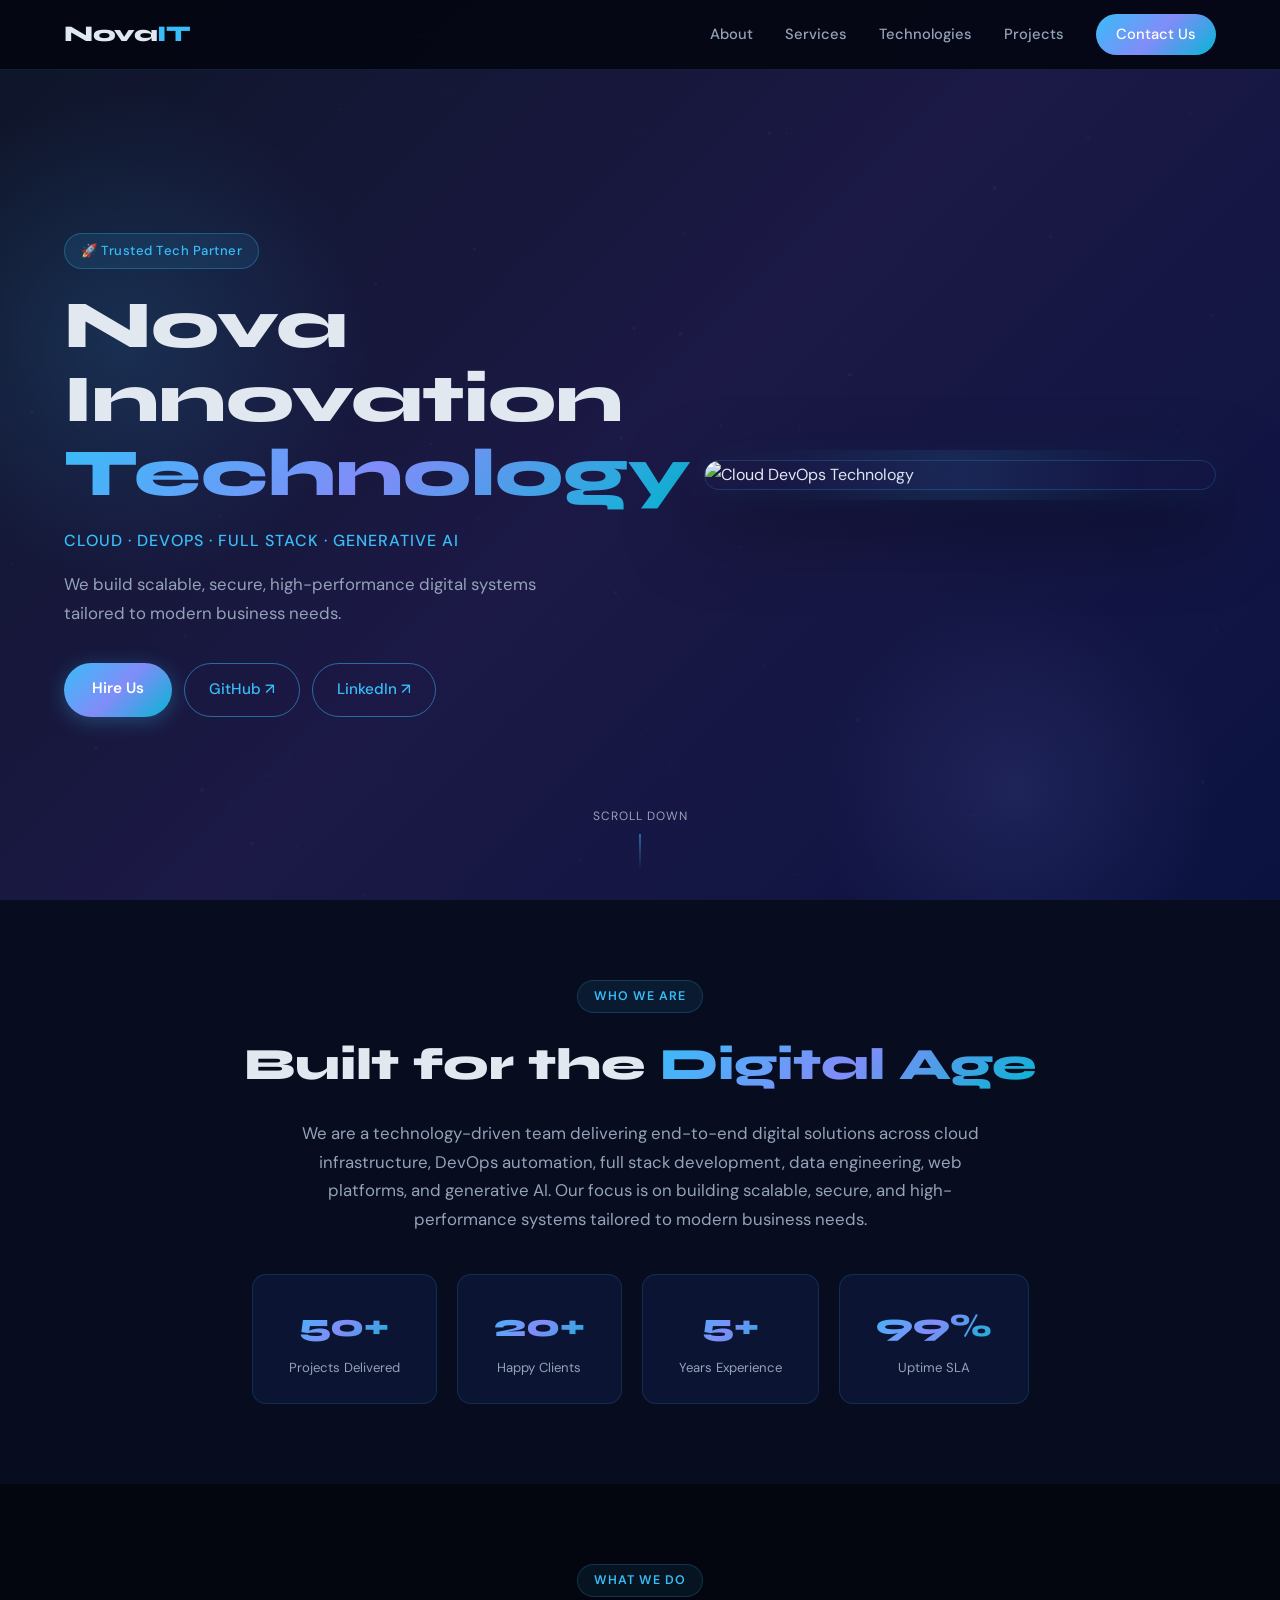
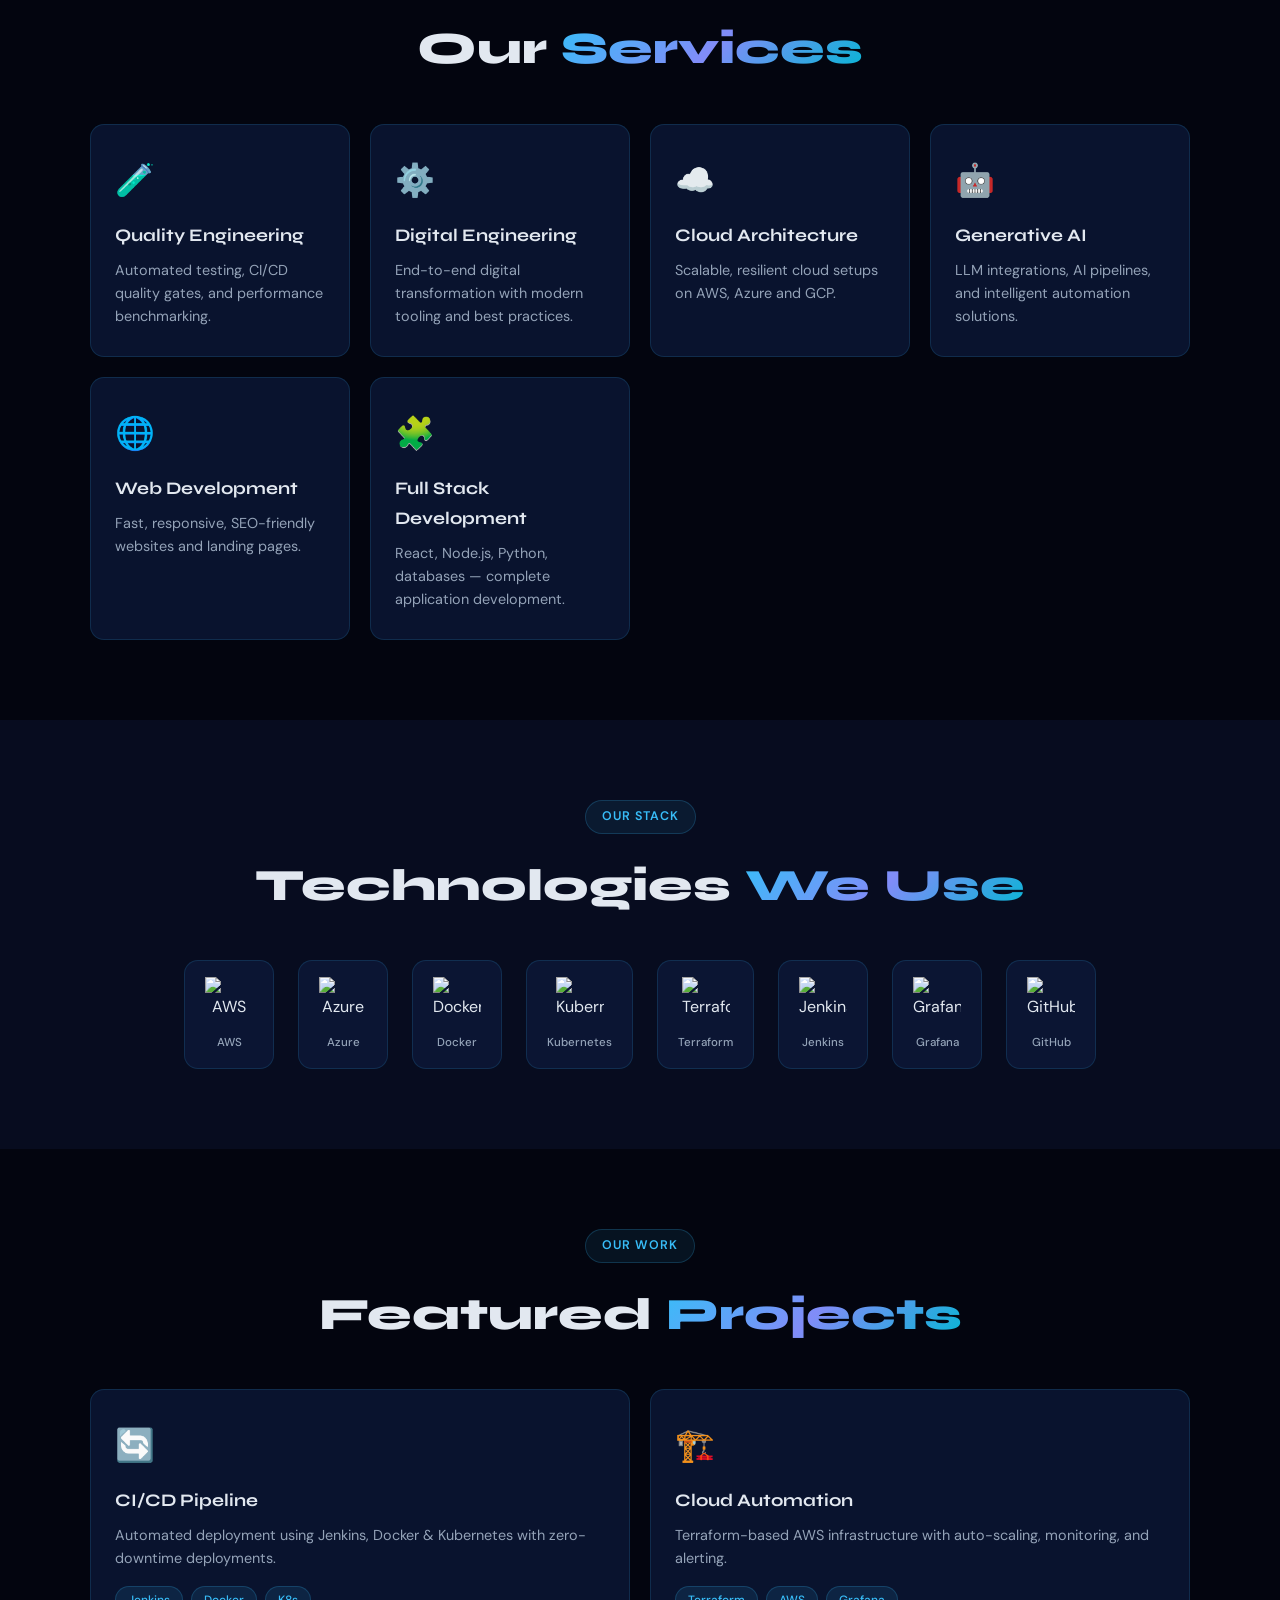
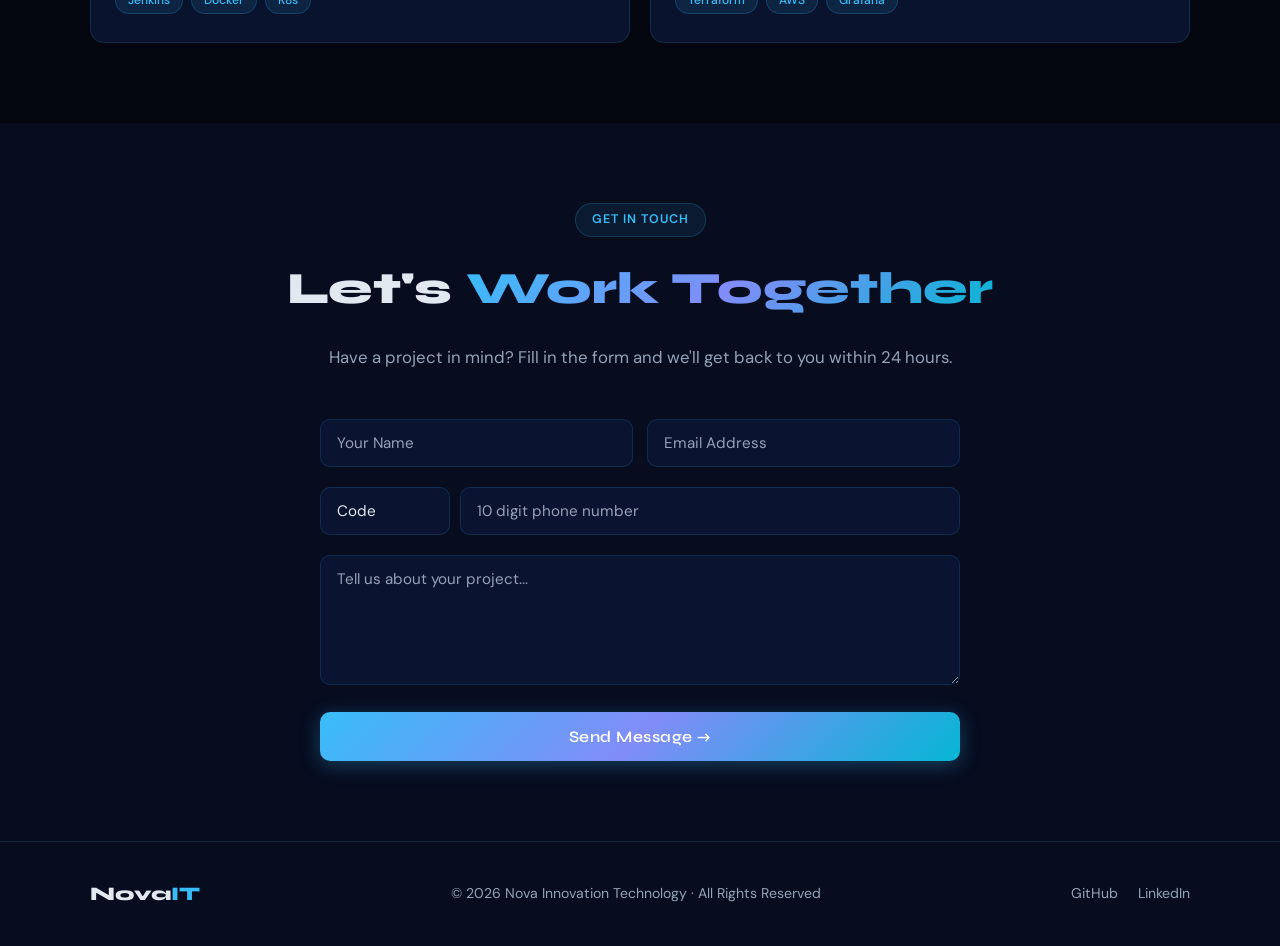
==== index.html @ 3cf1a64c "Update index.html" ====
<!DOCTYPE html>
<html lang="en">
<head>
  <meta charset="UTF-8">
  <meta name="viewport" content="width=device-width, initial-scale=1.0">
  <title>Nova Innovation Technology | DevOps & Cloud Solutions</title>
  <link rel="stylesheet" href="style.css">
  <link href="https://fonts.googleapis.com/css2?family=Syne:wght@400;700;800&family=DM+Sans:wght@300;400;500&display=swap" rel="stylesheet">
  <!-- EmailJS -->
  <script src="https://cdn.jsdelivr.net/npm/@emailjs/browser@4/dist/email.min.js"></script>
  <script>emailjs.init('YOUR_PUBLIC_KEY');</script>
</head>
<body>

<canvas id="bg"></canvas>

<!-- NAVBAR -->
<nav id="navbar">
  <div class="nav-logo">Nova<span>IT</span></div>
  <button class="nav-toggle" id="navToggle" aria-label="Toggle menu">
    <span></span><span></span><span></span>
  </button>
  <div class="nav-links" id="navLinks">
    <a href="#about">About</a>
    <a href="#services">Services</a>
    <a href="#tech">Technologies</a>
    <a href="#projects">Projects</a>
    <a href="#contact" class="nav-cta">Contact Us</a>
  </div>
</nav>

<!-- HERO -->
<header class="hero">
  <div class="hero-bg-image"></div>
  <div class="hero-overlay"></div>
  <div class="hero-content">
    <div class="hero-badge">🚀 Trusted Tech Partner</div>
    <h1>Nova Innovation<br><span class="gradient-text">Technology</span></h1>
    <p class="hero-sub">Cloud · DevOps · Full Stack · Generative AI</p>
    <p class="hero-desc">We build scalable, secure, high-performance digital systems tailored to modern business needs.</p>
    <div class="cta">
      <a href="#contact" class="btn">Hire Us</a>
      <a href="https://github.com/your-username" target="_blank" class="btn-outline">GitHub ↗</a>
      <a href="https://linkedin.com" target="_blank" class="btn-outline">LinkedIn ↗</a>
    </div>
  </div>
  <div class="hero-image-wrap">
    <img src="https://images.unsplash.com/photo-1667372393119-3d4c48d07fc9?w=700&q=80&auto=format&fit=crop" alt="Cloud DevOps Technology" class="hero-img" />
    <div class="hero-img-glow"></div>
  </div>
  <div class="hero-scroll">
    <span>Scroll Down</span>
    <div class="scroll-line"></div>
  </div>
</header>

<!-- ABOUT -->
<section id="about">
  <div class="section-inner">
    <div class="section-tag">Who We Are</div>
    <h2>Built for the <span class="gradient-text">Digital Age</span></h2>
    <p class="about-text">
      We are a technology-driven team delivering end-to-end digital solutions across cloud infrastructure, DevOps automation, full stack development, data engineering, web platforms, and generative AI. Our focus is on building scalable, secure, and high-performance systems tailored to modern business needs.
    </p>
    <div class="stats-row">
      <div class="stat"><strong>50+</strong><span>Projects Delivered</span></div>
      <div class="stat"><strong>20+</strong><span>Happy Clients</span></div>
      <div class="stat"><strong>5+</strong><span>Years Experience</span></div>
      <div class="stat"><strong>99%</strong><span>Uptime SLA</span></div>
    </div>
  </div>
</section>

<!-- SERVICES -->
<section id="services">
  <div class="section-inner">
    <div class="section-tag">What We Do</div>
    <h2>Our <span class="gradient-text">Services</span></h2>
    <div class="grid">
      <div class="card">
        <div class="card-icon">🧪</div>
        <h3>Quality Engineering</h3>
        <p>Automated testing, CI/CD quality gates, and performance benchmarking.</p>
      </div>
      <div class="card">
        <div class="card-icon">⚙️</div>
        <h3>Digital Engineering</h3>
        <p>End-to-end digital transformation with modern tooling and best practices.</p>
      </div>
      <div class="card">
        <div class="card-icon">☁️</div>
        <h3>Cloud Architecture</h3>
        <p>Scalable, resilient cloud setups on AWS, Azure and GCP.</p>
      </div>
      <div class="card">
        <div class="card-icon">🤖</div>
        <h3>Generative AI</h3>
        <p>LLM integrations, AI pipelines, and intelligent automation solutions.</p>
      </div>
      <div class="card">
        <div class="card-icon">🌐</div>
        <h3>Web Development</h3>
        <p>Fast, responsive, SEO-friendly websites and landing pages.</p>
      </div>
      <div class="card">
        <div class="card-icon">🧩</div>
        <h3>Full Stack Development</h3>
        <p>React, Node.js, Python, databases — complete application development.</p>
      </div>
    </div>
  </div>
</section>

<!-- TECH STACK -->
<section id="tech">
  <div class="section-inner">
    <div class="section-tag">Our Stack</div>
    <h2>Technologies <span class="gradient-text">We Use</span></h2>
    <div class="tech-icons">
      <div class="tech-item"><img src="https://skillicons.dev/icons?i=aws" alt="AWS"/><span>AWS</span></div>
      <div class="tech-item"><img src="https://skillicons.dev/icons?i=azure" alt="Azure"/><span>Azure</span></div>
      <div class="tech-item"><img src="https://skillicons.dev/icons?i=docker" alt="Docker"/><span>Docker</span></div>
      <div class="tech-item"><img src="https://skillicons.dev/icons?i=kubernetes" alt="Kubernetes"/><span>Kubernetes</span></div>
      <div class="tech-item"><img src="https://skillicons.dev/icons?i=terraform" alt="Terraform"/><span>Terraform</span></div>
      <div class="tech-item"><img src="https://skillicons.dev/icons?i=jenkins" alt="Jenkins"/><span>Jenkins</span></div>
      <div class="tech-item"><img src="https://skillicons.dev/icons?i=grafana" alt="Grafana"/><span>Grafana</span></div>
      <div class="tech-item"><img src="https://skillicons.dev/icons?i=github" alt="GitHub"/><span>GitHub</span></div>
    </div>
  </div>
</section>

<!-- PROJECTS -->
<section id="projects">
  <div class="section-inner">
    <div class="section-tag">Our Work</div>
    <h2>Featured <span class="gradient-text">Projects</span></h2>
    <div class="grid">
      <div class="card project-card">
        <div class="card-icon">🔄</div>
        <h3>CI/CD Pipeline</h3>
        <p>Automated deployment using Jenkins, Docker & Kubernetes with zero-downtime deployments.</p>
        <div class="card-tags"><span>Jenkins</span><span>Docker</span><span>K8s</span></div>
      </div>
      <div class="card project-card">
        <div class="card-icon">🏗️</div>
        <h3>Cloud Automation</h3>
        <p>Terraform-based AWS infrastructure with auto-scaling, monitoring, and alerting.</p>
        <div class="card-tags"><span>Terraform</span><span>AWS</span><span>Grafana</span></div>
      </div>
    </div>
  </div>
</section>

<!-- CONTACT -->
<section id="contact">
  <div class="section-inner">
    <div class="section-tag">Get In Touch</div>
    <h2>Let's <span class="gradient-text">Work Together</span></h2>
    <p class="about-text">Have a project in mind? Fill in the form and we'll get back to you within 24 hours.</p>
    <form class="contact-form" id="contactForm">
      <div class="form-row">
        <input type="text" name="from_name" placeholder="Your Name" required>
        <input type="email" name="from_email" placeholder="Email Address" required>
      </div>
      <div class="phone-field">
        <select id="countryCode" name="country_code">
          <option value="">Code</option>
          <option value="+91">+91 India</option>
          <option value="+1">+1 USA</option>
          <option value="+44">+44 UK</option>
        </select>
        <input type="tel" id="phone" name="phone" placeholder="10 digit phone number" maxlength="10"
          pattern="[0-9]{10}" oninput="this.value=this.value.replace(/[^0-9]/g,'')" required>
      </div>
      <textarea name="message" placeholder="Tell us about your project..." rows="5" required></textarea>
      <button type="submit" class="btn submit-btn">Send Message →</button>
    </form>
  </div>
</section>

<footer>
  <div class="footer-inner">
    <div class="footer-logo">Nova<span>IT</span></div>
    <p>© 2026 Nova Innovation Technology · All Rights Reserved</p>
    <div class="footer-links">
      <a href="https://github.com/your-username" target="_blank">GitHub</a>
      <a href="https://linkedin.com" target="_blank">LinkedIn</a>
    </div>
  </div>
</footer>

<script src="script.js"></script>
</body>
</html>
---- style.css ----
/* ===== CSS VARIABLES ===== */
:root {
  --bg: #03050f;
  --bg2: #070d1f;
  --bg3: #0d1530;
  --primary: #38bdf8;
  --primary2: #818cf8;
  --accent: #06b6d4;
  --neon: #00f5d4;
  --text: #e2e8f0;
  --text-muted: #94a3b8;
  --card-bg: rgba(14, 26, 60, 0.7);
  --border: rgba(56, 189, 248, 0.15);
  --gradient: linear-gradient(135deg, #38bdf8, #818cf8, #06b6d4);
  --hero-gradient: linear-gradient(135deg, #0f172a 0%, #1e1b4b 50%, #0c1445 100%);
  --radius: 14px;
  --nav-h: 70px;
}

/* ===== RESET & BASE ===== */
*, *::before, *::after { box-sizing: border-box; margin: 0; padding: 0; }

html { scroll-behavior: smooth; }

body {
  font-family: 'DM Sans', sans-serif;
  background: var(--bg);
  color: var(--text);
  overflow-x: hidden;
  line-height: 1.7;
}

h1, h2, h3 { font-family: 'Syne', sans-serif; }

/* ===== CANVAS ===== */
canvas {
  position: fixed;
  top: 0; left: 0;
  z-index: 0;
  pointer-events: none;
}

/* ===== GRADIENT TEXT ===== */
.gradient-text {
  background: var(--gradient);
  -webkit-background-clip: text;
  -webkit-text-fill-color: transparent;
  background-clip: text;
}

/* ===========================
   NAVBAR
=========================== */
nav#navbar {
  position: fixed;
  top: 0; left: 0; right: 0;
  z-index: 1000;
  height: var(--nav-h);
  display: flex;
  align-items: center;
  justify-content: space-between;
  padding: 0 5vw;
  background: rgba(3, 5, 15, 0.85);
  backdrop-filter: blur(16px);
  border-bottom: 1px solid var(--border);
  transition: background 0.3s;
}

.nav-logo {
  font-family: 'Syne', sans-serif;
  font-weight: 800;
  font-size: 1.4rem;
  color: var(--text);
  letter-spacing: -0.5px;
}
.nav-logo span { color: var(--primary); }

.nav-links {
  display: flex;
  align-items: center;
  gap: 2rem;
}
.nav-links a {
  color: var(--text-muted);
  text-decoration: none;
  font-size: 0.92rem;
  font-weight: 500;
  transition: color 0.2s;
}
.nav-links a:hover { color: var(--primary); }

.nav-cta {
  background: var(--gradient);
  color: #fff !important;
  padding: 8px 20px;
  border-radius: 50px;
  font-weight: 500 !important;
  transition: opacity 0.2s !important;
}
.nav-cta:hover { opacity: 0.85; }

/* Hamburger */
.nav-toggle {
  display: none;
  flex-direction: column;
  gap: 5px;
  background: none;
  border: none;
  cursor: pointer;
  padding: 4px;
  z-index: 1100;
}
.nav-toggle span {
  display: block;
  width: 24px;
  height: 2px;
  background: var(--text);
  border-radius: 2px;
  transition: all 0.3s;
}

/* ===========================
   HERO
=========================== */
.hero {
  position: relative;
  min-height: 100vh;
  display: flex;
  align-items: center;
  padding: calc(var(--nav-h) + 40px) 5vw 60px;
  gap: 40px;
  overflow: hidden;
  z-index: 1;
}

.hero-bg-image {
  position: absolute;
  inset: 0;
  background: 
    url('https://images.unsplash.com/photo-1451187580459-43490279c0fa?w=1400&q=60&auto=format&fit=crop') center/cover no-repeat;
  z-index: 0;
  opacity: 0.08;
}

.hero-overlay {
  position: absolute;
  inset: 0;
  background: var(--hero-gradient);
  z-index: 1;
  opacity: 0.92;
}

/* radial glow */
.hero::before {
  content: '';
  position: absolute;
  top: 10%;
  left: -10%;
  width: 500px;
  height: 500px;
  background: radial-gradient(circle, rgba(56,189,248,0.15) 0%, transparent 70%);
  z-index: 2;
  pointer-events: none;
}
.hero::after {
  content: '';
  position: absolute;
  bottom: -10%;
  right: 5%;
  width: 400px;
  height: 400px;
  background: radial-gradient(circle, rgba(129,140,248,0.12) 0%, transparent 70%);
  z-index: 2;
  pointer-events: none;
}

.hero-content {
  position: relative;
  z-index: 3;
  flex: 1;
  max-width: 600px;
  animation: fadeUp 0.9s ease both;
}

.hero-badge {
  display: inline-block;
  background: rgba(56,189,248,0.1);
  border: 1px solid rgba(56,189,248,0.3);
  color: var(--primary);
  padding: 6px 16px;
  border-radius: 50px;
  font-size: 0.82rem;
  font-weight: 500;
  margin-bottom: 20px;
  letter-spacing: 0.5px;
}

.hero-content h1 {
  font-size: clamp(2.4rem, 6vw, 4.2rem);
  font-weight: 800;
  line-height: 1.1;
  margin-bottom: 16px;
}

.hero-sub {
  font-size: 1rem;
  color: var(--primary);
  font-weight: 500;
  letter-spacing: 1px;
  text-transform: uppercase;
  margin-bottom: 16px;
}

.hero-desc {
  font-size: 1.05rem;
  color: var(--text-muted);
  max-width: 480px;
  margin-bottom: 36px;
  line-height: 1.7;
}

.cta {
  display: flex;
  flex-wrap: wrap;
  gap: 12px;
}

.btn {
  display: inline-block;
  padding: 13px 28px;
  background: var(--gradient);
  color: #fff;
  text-decoration: none;
  border-radius: 50px;
  font-weight: 600;
  font-size: 0.95rem;
  transition: transform 0.2s, box-shadow 0.2s;
  box-shadow: 0 4px 20px rgba(56,189,248,0.3);
  border: none;
  cursor: pointer;
}
.btn:hover {
  transform: translateY(-2px);
  box-shadow: 0 8px 28px rgba(56,189,248,0.45);
}

.btn-outline {
  display: inline-block;
  padding: 13px 24px;
  border: 1.5px solid rgba(56,189,248,0.5);
  color: var(--primary);
  text-decoration: none;
  border-radius: 50px;
  font-weight: 500;
  font-size: 0.95rem;
  transition: all 0.2s;
}
.btn-outline:hover {
  background: rgba(56,189,248,0.1);
  border-color: var(--primary);
}

.hero-image-wrap {
  position: relative;
  z-index: 3;
  flex: 1;
  display: flex;
  justify-content: center;
  align-items: center;
  animation: fadeUp 1.1s ease both;
}

.hero-img {
  width: 100%;
  max-width: 520px;
  border-radius: 20px;
  border: 1px solid rgba(56,189,248,0.2);
  box-shadow: 0 30px 80px rgba(0,0,0,0.6), 0 0 40px rgba(56,189,248,0.1);
  display: block;
}

.hero-img-glow {
  position: absolute;
  inset: -10px;
  border-radius: 30px;
  background: radial-gradient(circle at 50% 50%, rgba(56,189,248,0.1), transparent 70%);
  pointer-events: none;
}

.hero-scroll {
  position: absolute;
  bottom: 30px;
  left: 50%;
  transform: translateX(-50%);
  z-index: 4;
  display: flex;
  flex-direction: column;
  align-items: center;
  gap: 8px;
  color: var(--text-muted);
  font-size: 0.75rem;
  letter-spacing: 1px;
  text-transform: uppercase;
}
.scroll-line {
  width: 1.5px;
  height: 36px;
  background: linear-gradient(to bottom, var(--primary), transparent);
  animation: scrollPulse 1.6s ease-in-out infinite;
}

/* ===========================
   SECTIONS
=========================== */
section {
  position: relative;
  z-index: 1;
  padding: 80px 5vw;
}

section:nth-child(even) {
  background: rgba(13,21,48,0.5);
}

.section-inner {
  max-width: 1100px;
  margin: 0 auto;
  text-align: center;
}

.section-tag {
  display: inline-block;
  background: rgba(56,189,248,0.08);
  border: 1px solid rgba(56,189,248,0.2);
  color: var(--primary);
  padding: 5px 16px;
  border-radius: 50px;
  font-size: 0.78rem;
  font-weight: 600;
  letter-spacing: 1px;
  text-transform: uppercase;
  margin-bottom: 14px;
}

section h2 {
  font-size: clamp(1.8rem, 4vw, 2.8rem);
  font-weight: 800;
  margin-bottom: 16px;
}

/* ===========================
   ABOUT
=========================== */
.about-text {
  max-width: 700px;
  margin: 0 auto 40px;
  color: var(--text-muted);
  font-size: 1.05rem;
}

.stats-row {
  display: flex;
  justify-content: center;
  flex-wrap: wrap;
  gap: 20px;
  margin-top: 40px;
}

.stat {
  background: var(--card-bg);
  border: 1px solid var(--border);
  border-radius: var(--radius);
  padding: 24px 36px;
  display: flex;
  flex-direction: column;
  align-items: center;
  gap: 4px;
  min-width: 130px;
}
.stat strong {
  font-family: 'Syne', sans-serif;
  font-size: 2rem;
  font-weight: 800;
  background: var(--gradient);
  -webkit-background-clip: text;
  -webkit-text-fill-color: transparent;
  background-clip: text;
}
.stat span {
  font-size: 0.82rem;
  color: var(--text-muted);
}

/* ===========================
   SERVICES & PROJECTS GRID
=========================== */
.grid {
  display: grid;
  grid-template-columns: repeat(auto-fit, minmax(260px, 1fr));
  gap: 20px;
  margin-top: 36px;
  text-align: left;
}

.card {
  background: var(--card-bg);
  border: 1px solid var(--border);
  padding: 28px 24px;
  border-radius: var(--radius);
  transition: transform 0.3s, border-color 0.3s, box-shadow 0.3s;
  backdrop-filter: blur(8px);
}
.card:hover {
  transform: translateY(-6px);
  border-color: rgba(56,189,248,0.4);
  box-shadow: 0 16px 40px rgba(56,189,248,0.08);
}

.card-icon {
  font-size: 2rem;
  margin-bottom: 14px;
}

.card h3 {
  font-size: 1.1rem;
  font-weight: 700;
  margin-bottom: 8px;
  color: var(--text);
}

.card p {
  font-size: 0.9rem;
  color: var(--text-muted);
  line-height: 1.6;
}

.card-tags {
  display: flex;
  flex-wrap: wrap;
  gap: 8px;
  margin-top: 16px;
}
.card-tags span {
  background: rgba(56,189,248,0.1);
  border: 1px solid rgba(56,189,248,0.2);
  color: var(--primary);
  padding: 3px 12px;
  border-radius: 50px;
  font-size: 0.75rem;
  font-weight: 500;
}

/* ===========================
   TECH ICONS
=========================== */
.tech-icons {
  display: flex;
  flex-wrap: wrap;
  justify-content: center;
  gap: 24px;
  margin-top: 36px;
}

.tech-item {
  display: flex;
  flex-direction: column;
  align-items: center;
  gap: 8px;
  background: var(--card-bg);
  border: 1px solid var(--border);
  padding: 16px 20px;
  border-radius: var(--radius);
  transition: transform 0.3s, border-color 0.3s;
  min-width: 80px;
}
.tech-item:hover {
  transform: translateY(-5px);
  border-color: rgba(56,189,248,0.4);
}
.tech-item img {
  width: 48px;
  height: 48px;
}
.tech-item span {
  font-size: 0.72rem;
  color: var(--text-muted);
  font-weight: 500;
}

/* ===========================
   CONTACT FORM
=========================== */
.contact-form {
  max-width: 640px;
  margin: 36px auto 0;
  text-align: left;
}

.form-row {
  display: grid;
  grid-template-columns: 1fr 1fr;
  gap: 14px;
}

.contact-form input,
.contact-form textarea,
.phone-field select,
.phone-field input {
  width: 100%;
  padding: 13px 16px;
  margin: 8px 0;
  border-radius: 10px;
  border: 1.5px solid rgba(56,189,248,0.15);
  background: rgba(14, 26, 60, 0.6);
  color: var(--text);
  font-family: 'DM Sans', sans-serif;
  font-size: 0.95rem;
  outline: none;
  transition: border-color 0.2s, box-shadow 0.2s;
  -webkit-appearance: none;
}

.contact-form input:focus,
.contact-form textarea:focus,
.phone-field input:focus,
.phone-field select:focus {
  border-color: var(--primary);
  box-shadow: 0 0 0 3px rgba(56,189,248,0.1);
}

.contact-form input::placeholder,
.contact-form textarea::placeholder,
.phone-field input::placeholder {
  color: var(--text-muted);
}

.contact-form textarea { resize: vertical; min-height: 130px; }

.phone-field {
  display: flex;
  gap: 10px;
  align-items: flex-start;
  margin: 4px 0;
}
.phone-field select { width: 130px; flex-shrink: 0; }
.phone-field input { flex: 1; margin: 8px 0; }

.submit-btn {
  width: 100%;
  margin-top: 10px;
  font-size: 1rem;
  font-family: 'Syne', sans-serif;
  padding: 15px;
  border-radius: 10px;
  letter-spacing: 0.5px;
}

/* ===========================
   FOOTER
=========================== */
footer {
  position: relative;
  z-index: 1;
  border-top: 1px solid var(--border);
  padding: 36px 5vw;
  background: var(--bg2);
}

.footer-inner {
  max-width: 1100px;
  margin: 0 auto;
  display: flex;
  align-items: center;
  justify-content: space-between;
  flex-wrap: wrap;
  gap: 16px;
}

.footer-logo {
  font-family: 'Syne', sans-serif;
  font-weight: 800;
  font-size: 1.2rem;
}
.footer-logo span { color: var(--primary); }

footer p { color: var(--text-muted); font-size: 0.88rem; }

.footer-links {
  display: flex;
  gap: 20px;
}
.footer-links a {
  color: var(--text-muted);
  text-decoration: none;
  font-size: 0.88rem;
  transition: color 0.2s;
}
.footer-links a:hover { color: var(--primary); }

/* ===========================
   ANIMATIONS
=========================== */
@keyframes fadeUp {
  from { opacity: 0; transform: translateY(30px); }
  to   { opacity: 1; transform: translateY(0); }
}
@keyframes scrollPulse {
  0%, 100% { opacity: 1; transform: scaleY(1); }
  50%       { opacity: 0.4; transform: scaleY(0.7); }
}

/* nav close button hidden on desktop */
.nav-close { display: none !important; }
@media (max-width: 700px) { .nav-close { display: flex !important; } }

/* ===========================
   MOBILE RESPONSIVE
=========================== */
@media (max-width: 900px) {
  .hero {
    flex-direction: column;
    text-align: center;
    padding-top: calc(var(--nav-h) + 30px);
  }
  .hero-content { max-width: 100%; }
  .hero-desc { margin-left: auto; margin-right: auto; }
  .cta { justify-content: center; }
  .hero-image-wrap { width: 100%; }
  .hero-img { max-width: 90%; }
  .hero::before, .hero::after { display: none; }
}

@media (max-width: 700px) {
  :root { --nav-h: 64px; }

  /* Mobile nav */
  .nav-toggle {
    display: flex;
    position: relative;
    z-index: 2000;
  }
  .nav-links {
    position: fixed;
    top: 0; left: 0; right: 0; bottom: 0;
    width: 100vw;
    height: 100vh;
    background: rgba(3, 5, 15, 0.99);
    backdrop-filter: blur(24px);
    -webkit-backdrop-filter: blur(24px);
    flex-direction: column;
    justify-content: center;
    align-items: center;
    gap: 2rem;
    transform: translateX(100%);
    transition: transform 0.35s cubic-bezier(0.4,0,0.2,1);
    z-index: 1500;
    padding: 40px 20px;
    overflow-y: auto;
  }
  .nav-links.open { transform: translateX(0); }
  .nav-links a {
    font-size: 1.4rem;
    font-family: 'Syne', sans-serif;
    font-weight: 700;
    color: var(--text);
    padding: 10px 30px;
    width: 100%;
    text-align: center;
    border-radius: 12px;
    transition: background 0.2s, color 0.2s;
  }
  .nav-links a:hover, .nav-links a:active {
    background: rgba(56,189,248,0.12);
    color: var(--primary);
  }
  .nav-links .nav-cta {
    background: var(--gradient) !important;
    color: #fff !important;
    margin-top: 10px;
  }
  .nav-close {
    display: flex;
    position: absolute;
    top: 20px;
    right: 20px;
    background: rgba(56,189,248,0.1);
    border: 1px solid rgba(56,189,248,0.3);
    color: var(--text);
    font-size: 1.2rem;
    width: 42px;
    height: 42px;
    border-radius: 50%;
    cursor: pointer;
    align-items: center;
    justify-content: center;
    transition: background 0.2s;
  }
  .nav-close:hover { background: rgba(56,189,248,0.25); }

  .form-row { grid-template-columns: 1fr; }
  .phone-field { flex-direction: column; gap: 0; }
  .phone-field select { width: 100%; }

  .footer-inner { flex-direction: column; text-align: center; }
  .footer-links { justify-content: center; }

  .hero-scroll { display: none; }

  section { padding: 60px 5vw; }
}

@media (max-width: 440px) {
  .hero-content h1 { font-size: 2rem; }
  .stat { padding: 18px 22px; min-width: 100px; }
  .tech-item { padding: 12px 14px; min-width: 70px; }
}
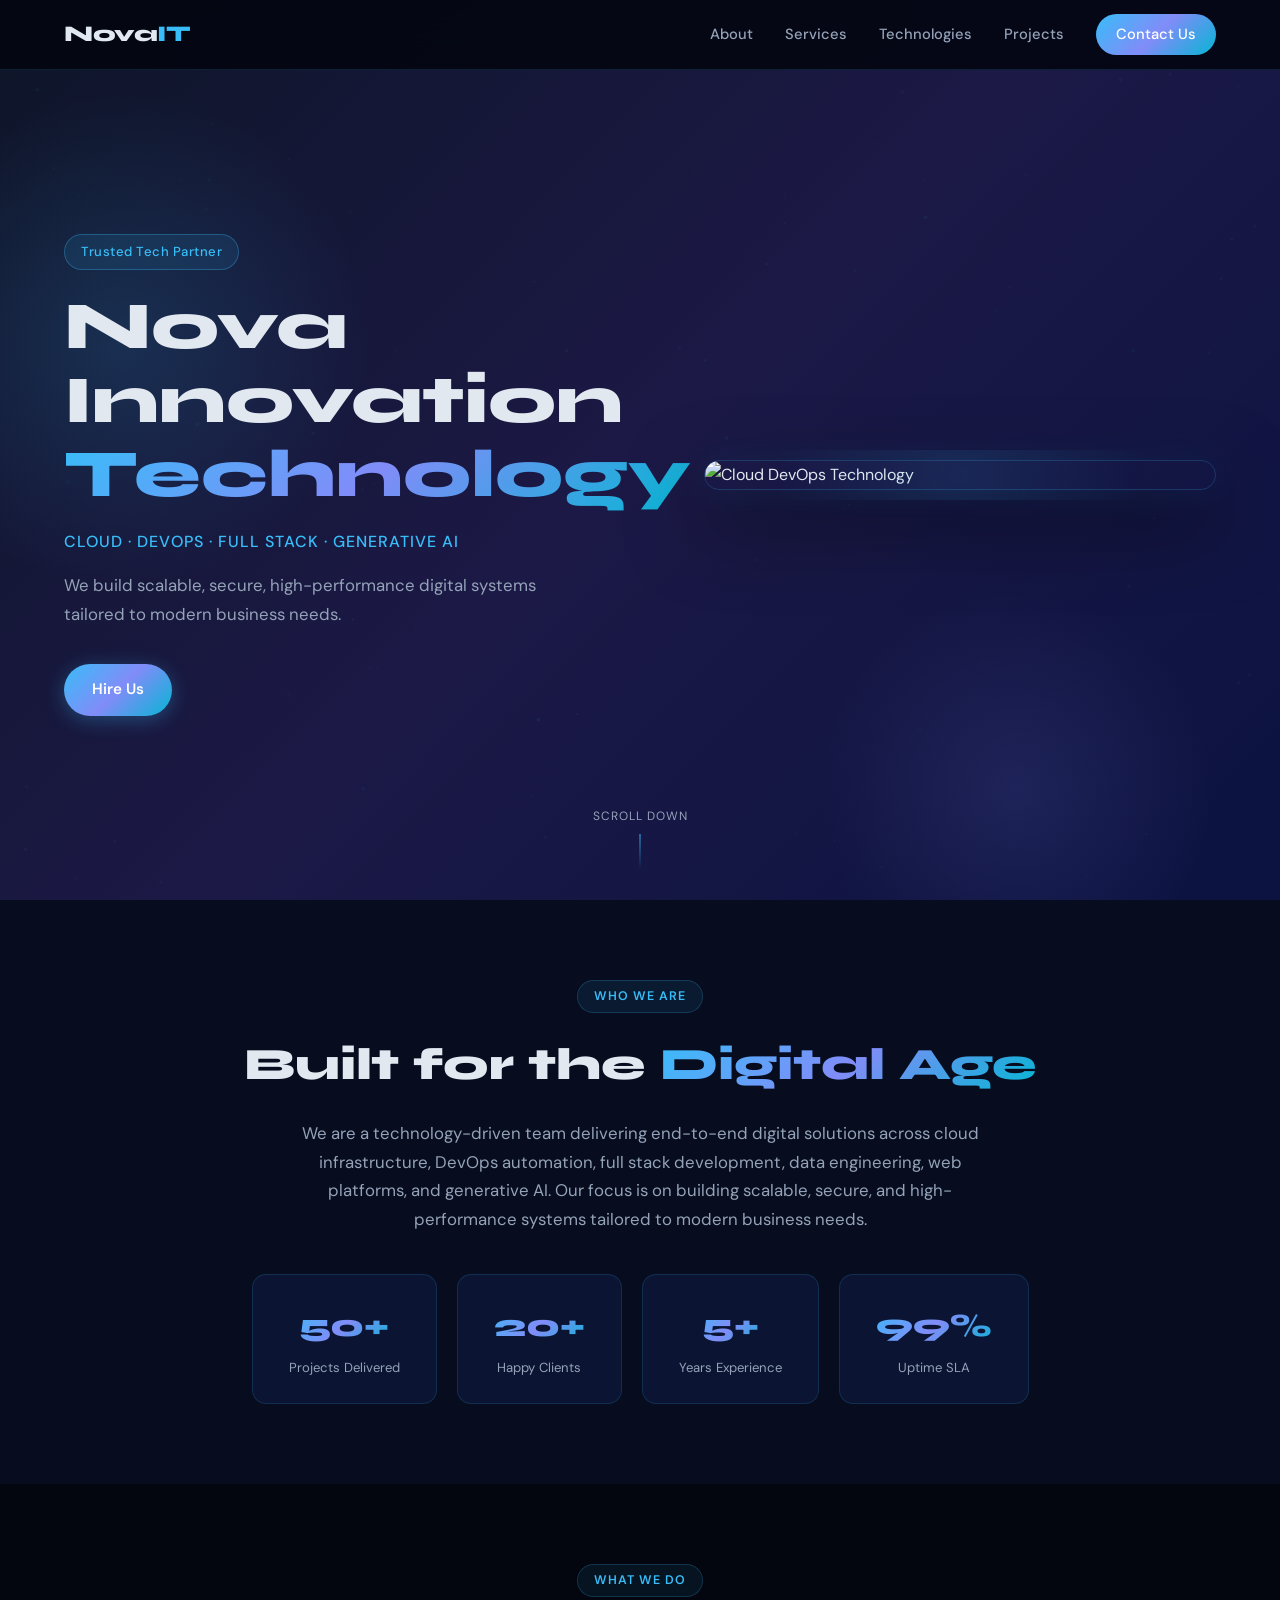
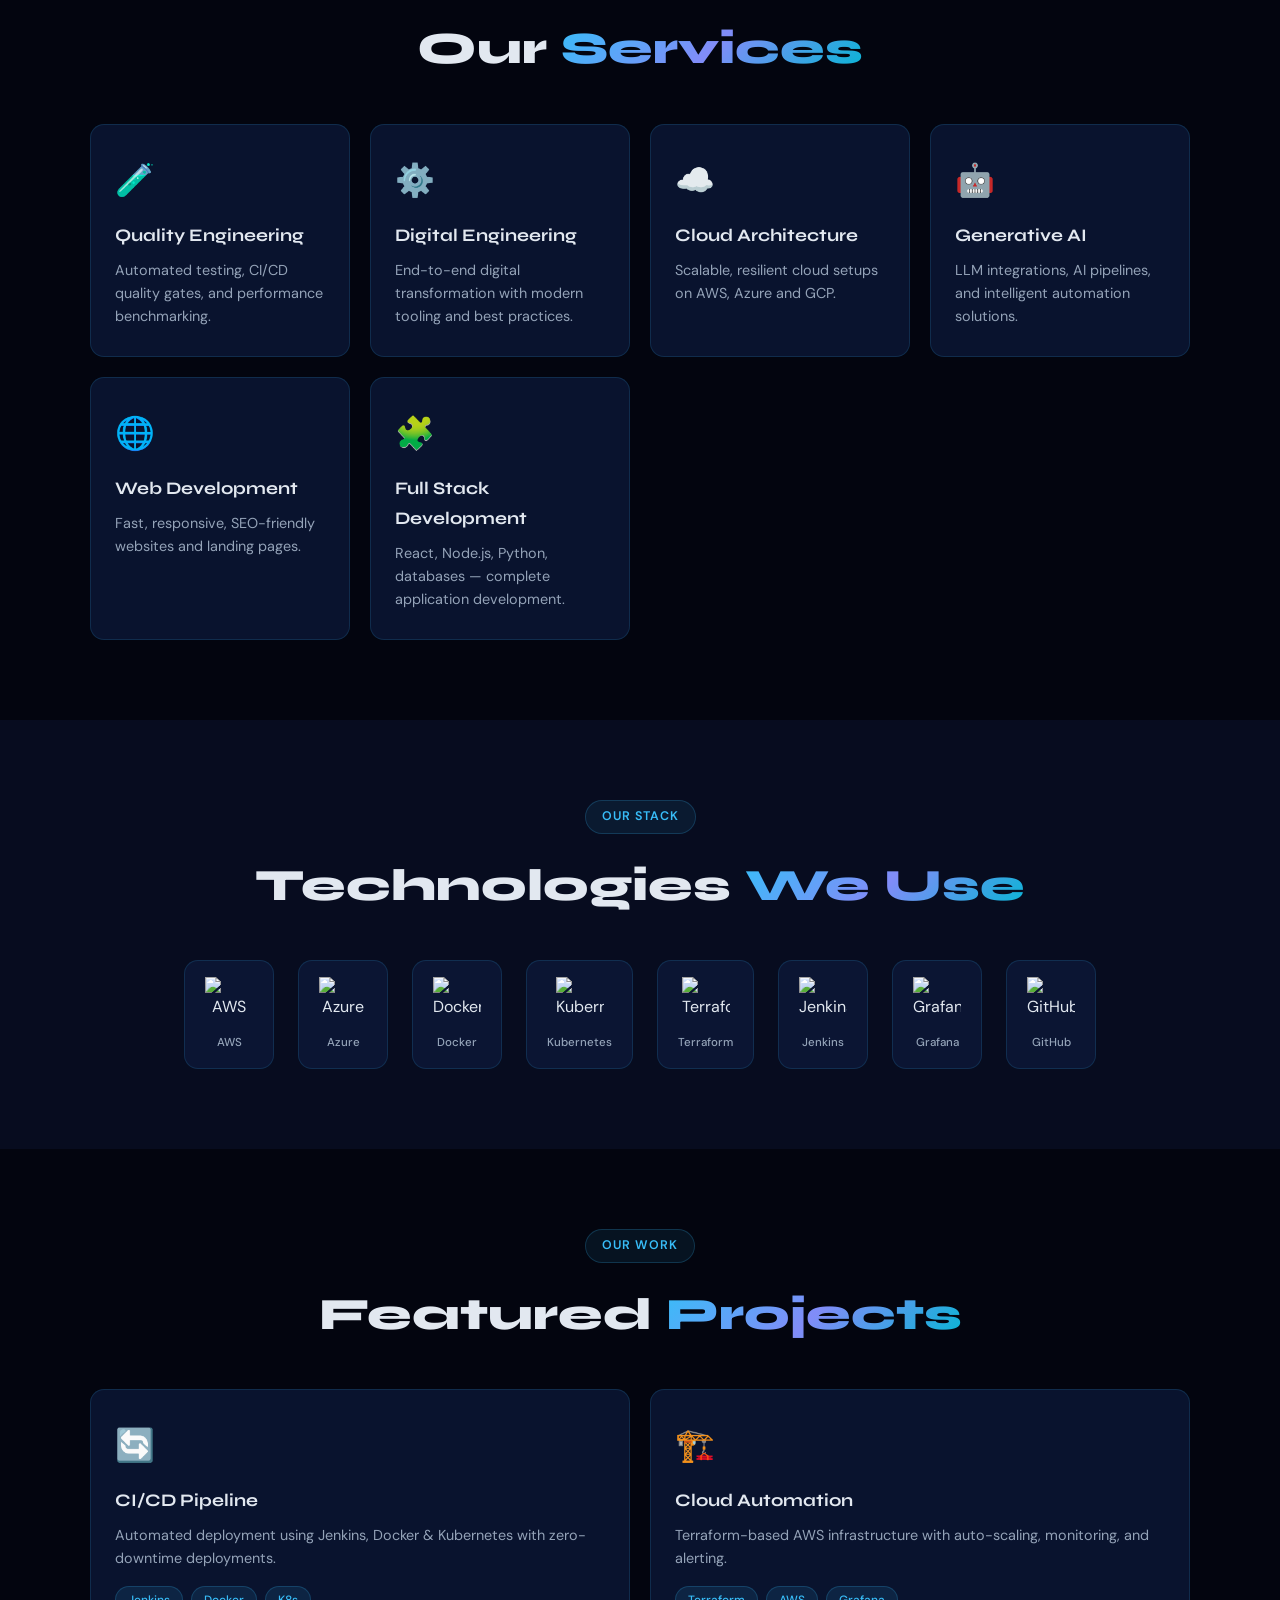
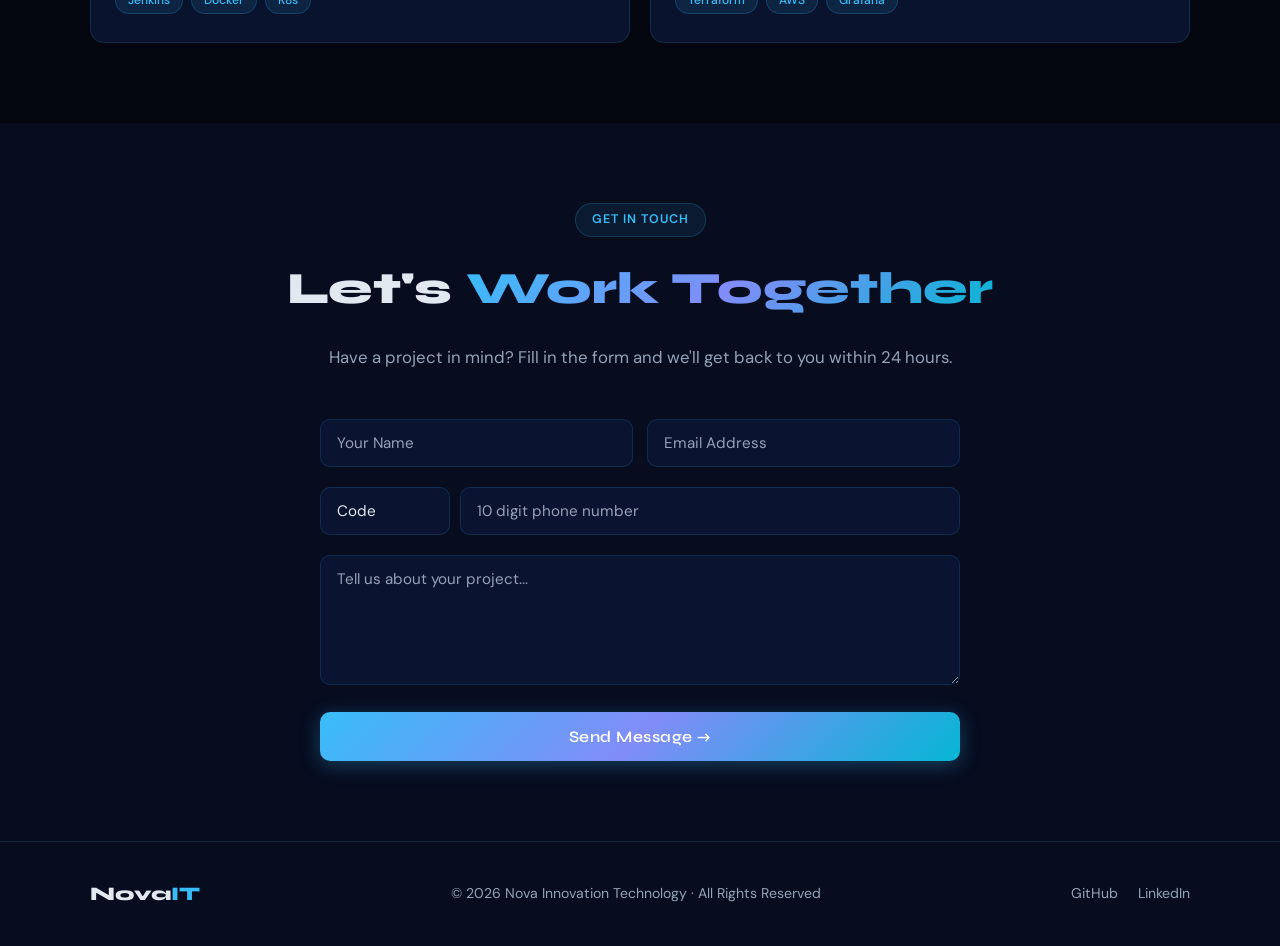
==== commit 98ef3538: "Update index.html" ====
--- a/index.html
+++ b/index.html
@@ -34,14 +34,12 @@
   <div class="hero-bg-image"></div>
   <div class="hero-overlay"></div>
   <div class="hero-content">
-    <div class="hero-badge">🚀 Trusted Tech Partner</div>
+    <div class="hero-badge">Trusted Tech Partner</div>
     <h1>Nova Innovation<br><span class="gradient-text">Technology</span></h1>
     <p class="hero-sub">Cloud · DevOps · Full Stack · Generative AI</p>
     <p class="hero-desc">We build scalable, secure, high-performance digital systems tailored to modern business needs.</p>
     <div class="cta">
       <a href="#contact" class="btn">Hire Us</a>
-      <a href="https://github.com/your-username" target="_blank" class="btn-outline">GitHub ↗</a>
-      <a href="https://linkedin.com" target="_blank" class="btn-outline">LinkedIn ↗</a>
     </div>
   </div>
   <div class="hero-image-wrap">
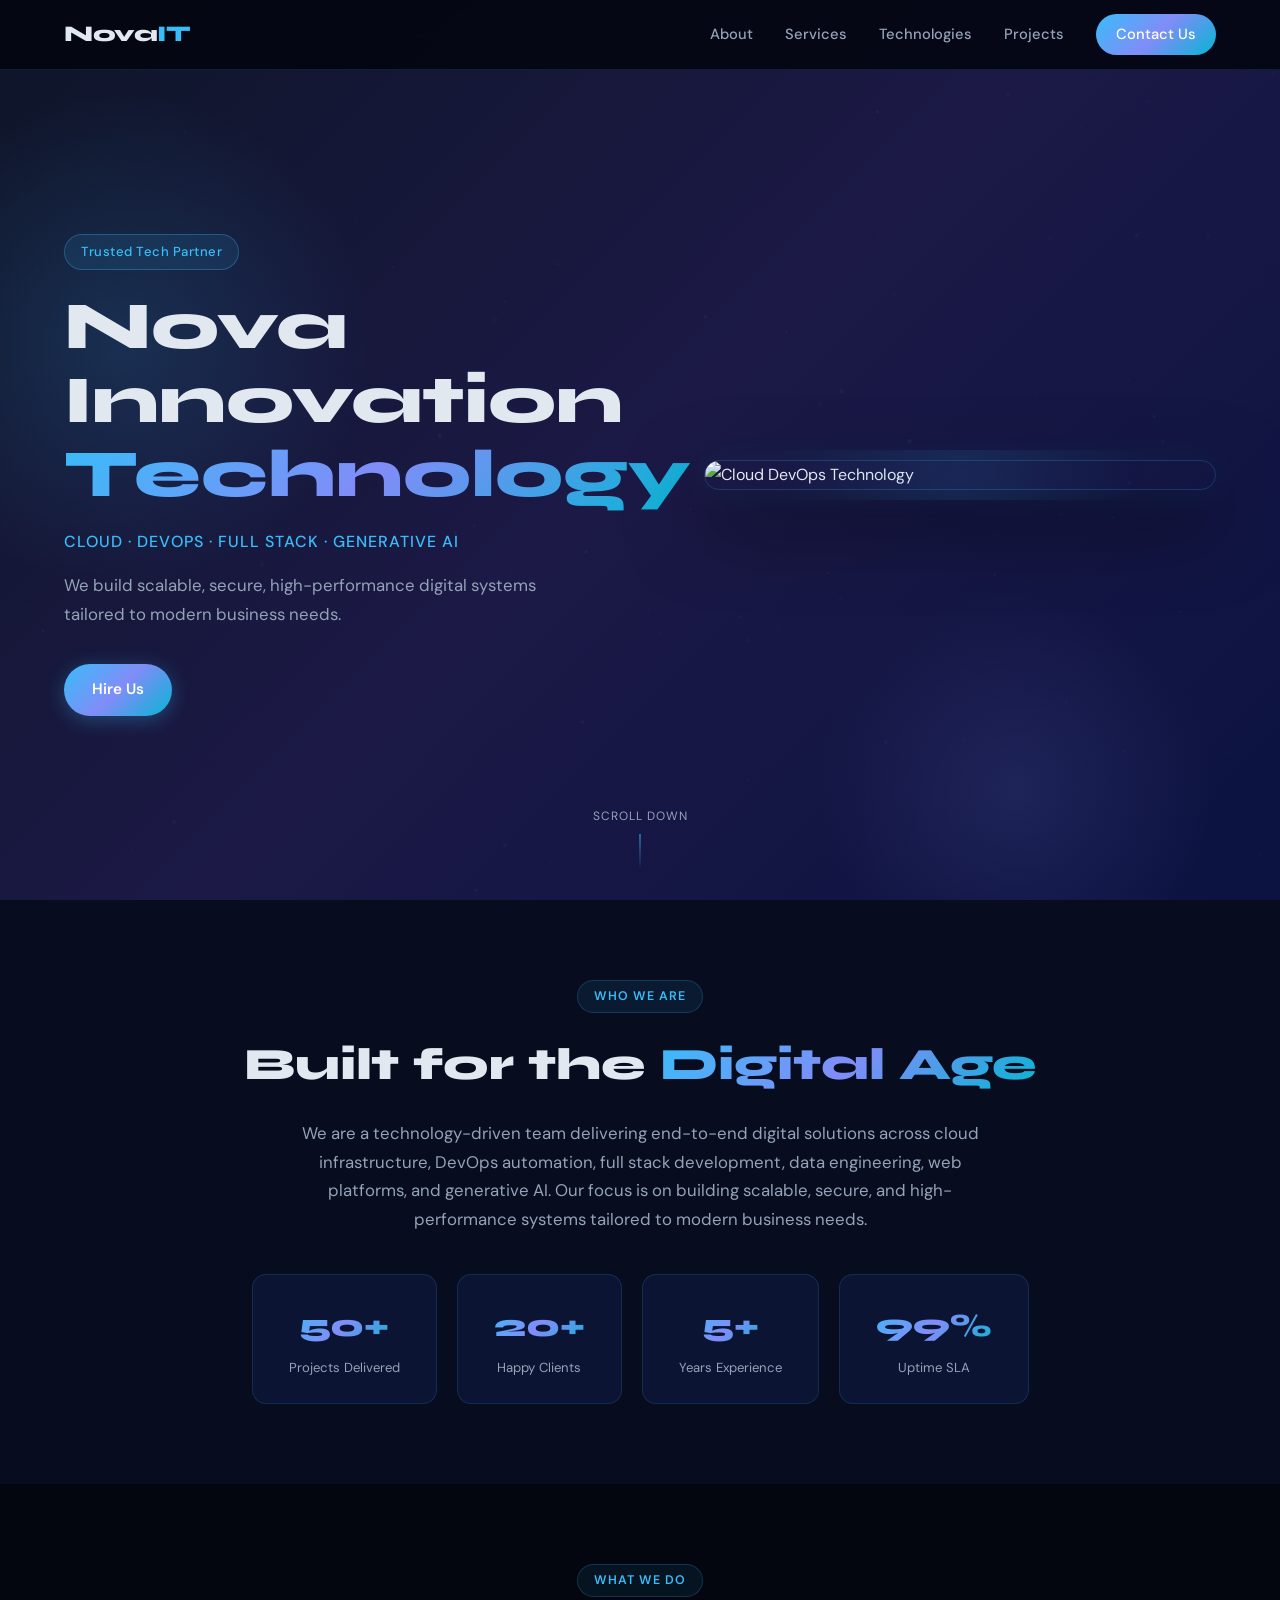
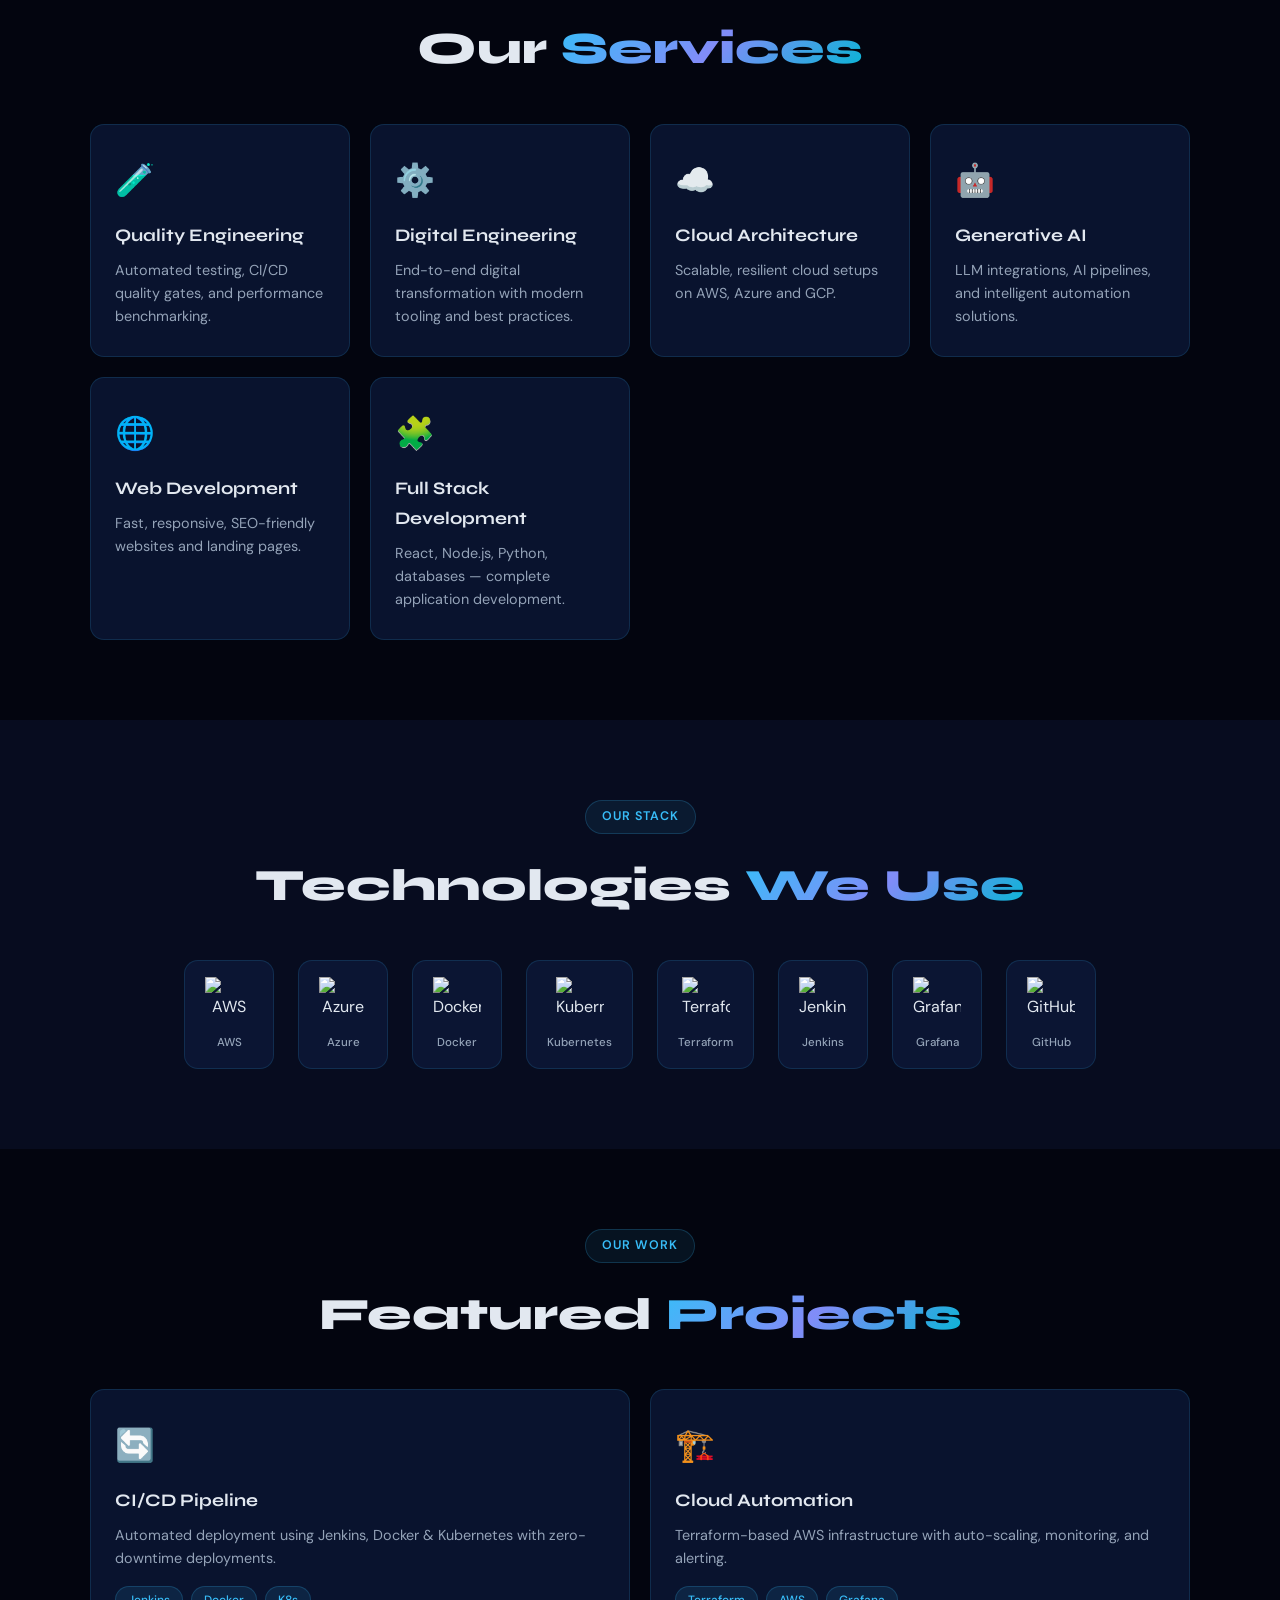
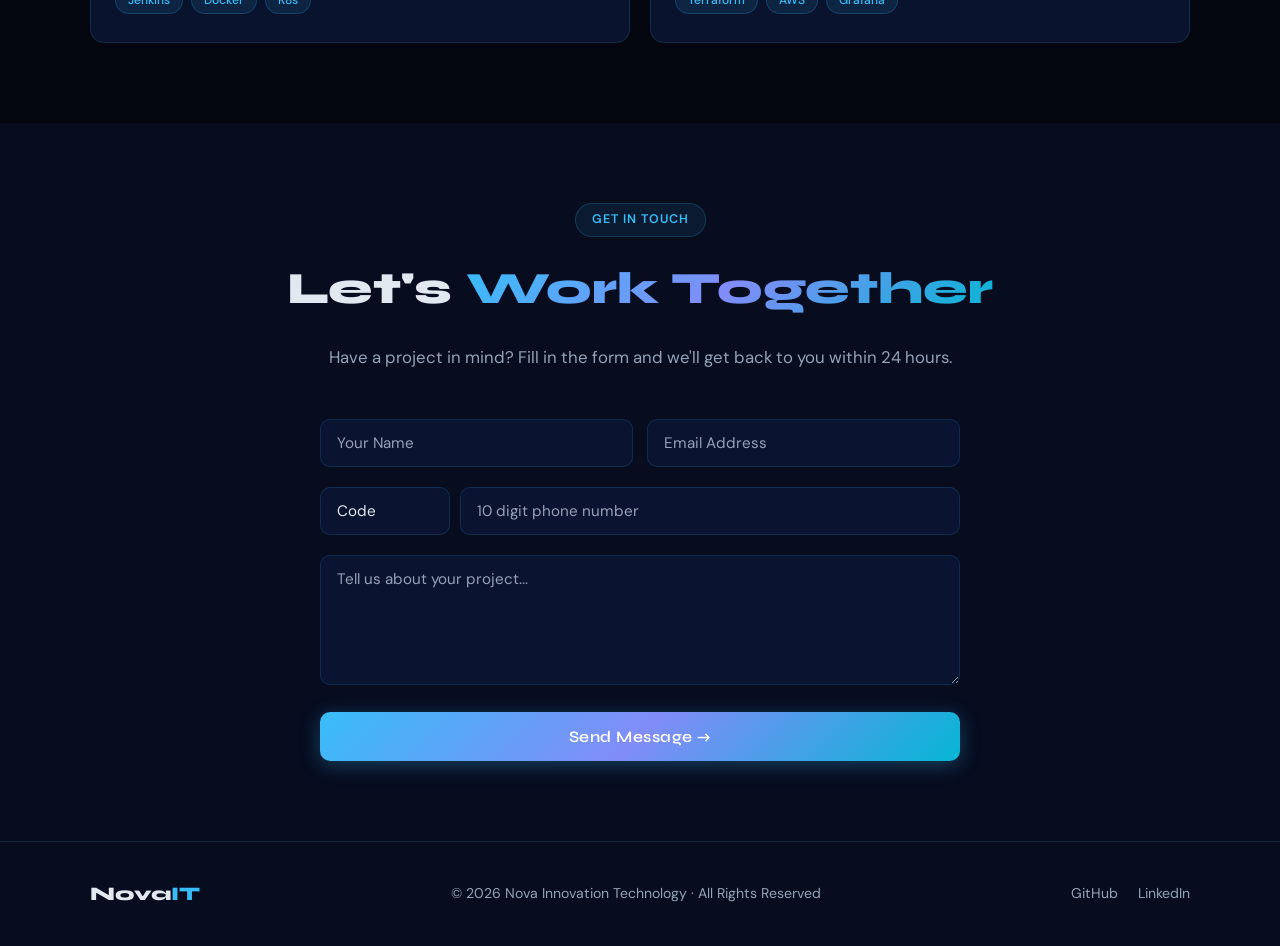
==== commit 45c58dc5: "Update index.html" ====
--- a/index.html
+++ b/index.html
@@ -43,7 +43,7 @@
     </div>
   </div>
   <div class="hero-image-wrap">
-    <img src="https://images.unsplash.com/photo-1667372393119-3d4c48d07fc9?w=700&q=80&auto=format&fit=crop" alt="Cloud DevOps Technology" class="hero-img" />
+    <img src="https://raw.githubusercontent.com/Junaidulhaq363/Portfolio/master/Images/image2.jpg" alt="Cloud DevOps Technology" class="hero-img" />
     <div class="hero-img-glow"></div>
   </div>
   <div class="hero-scroll">
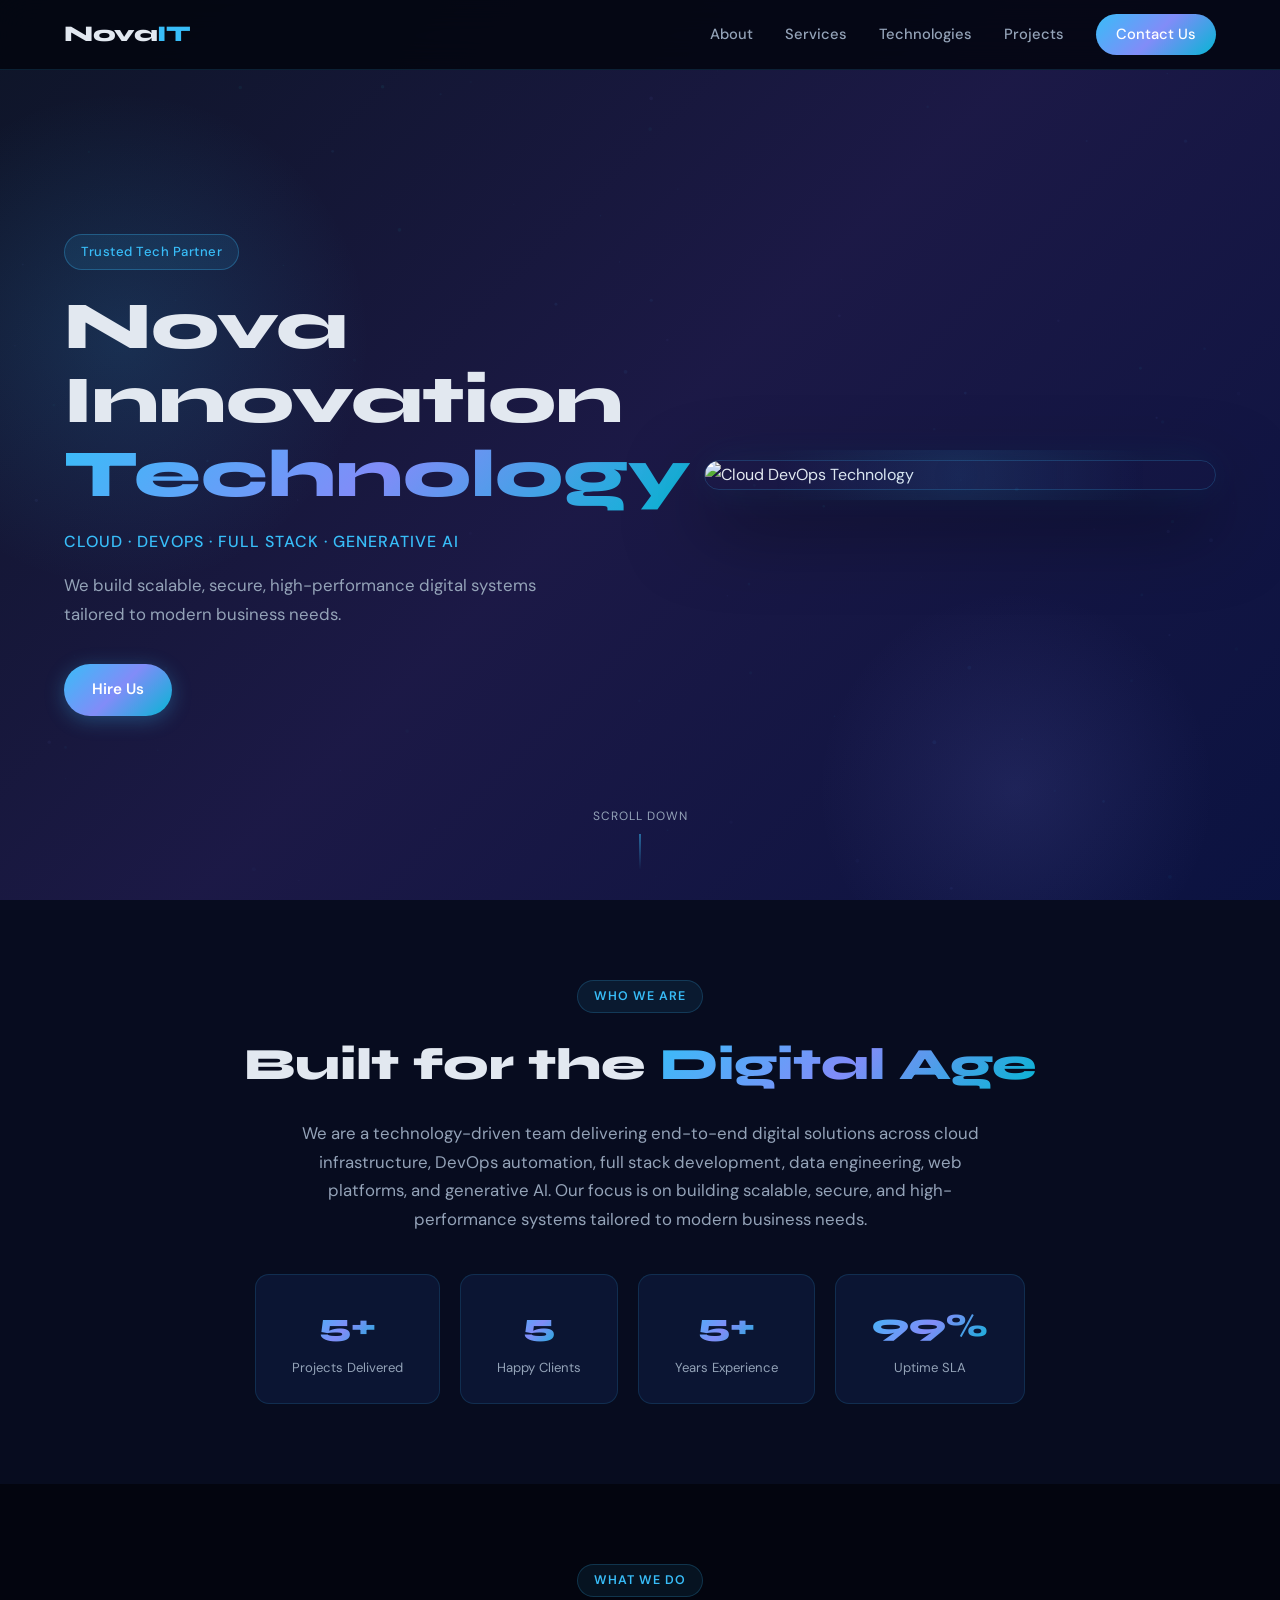
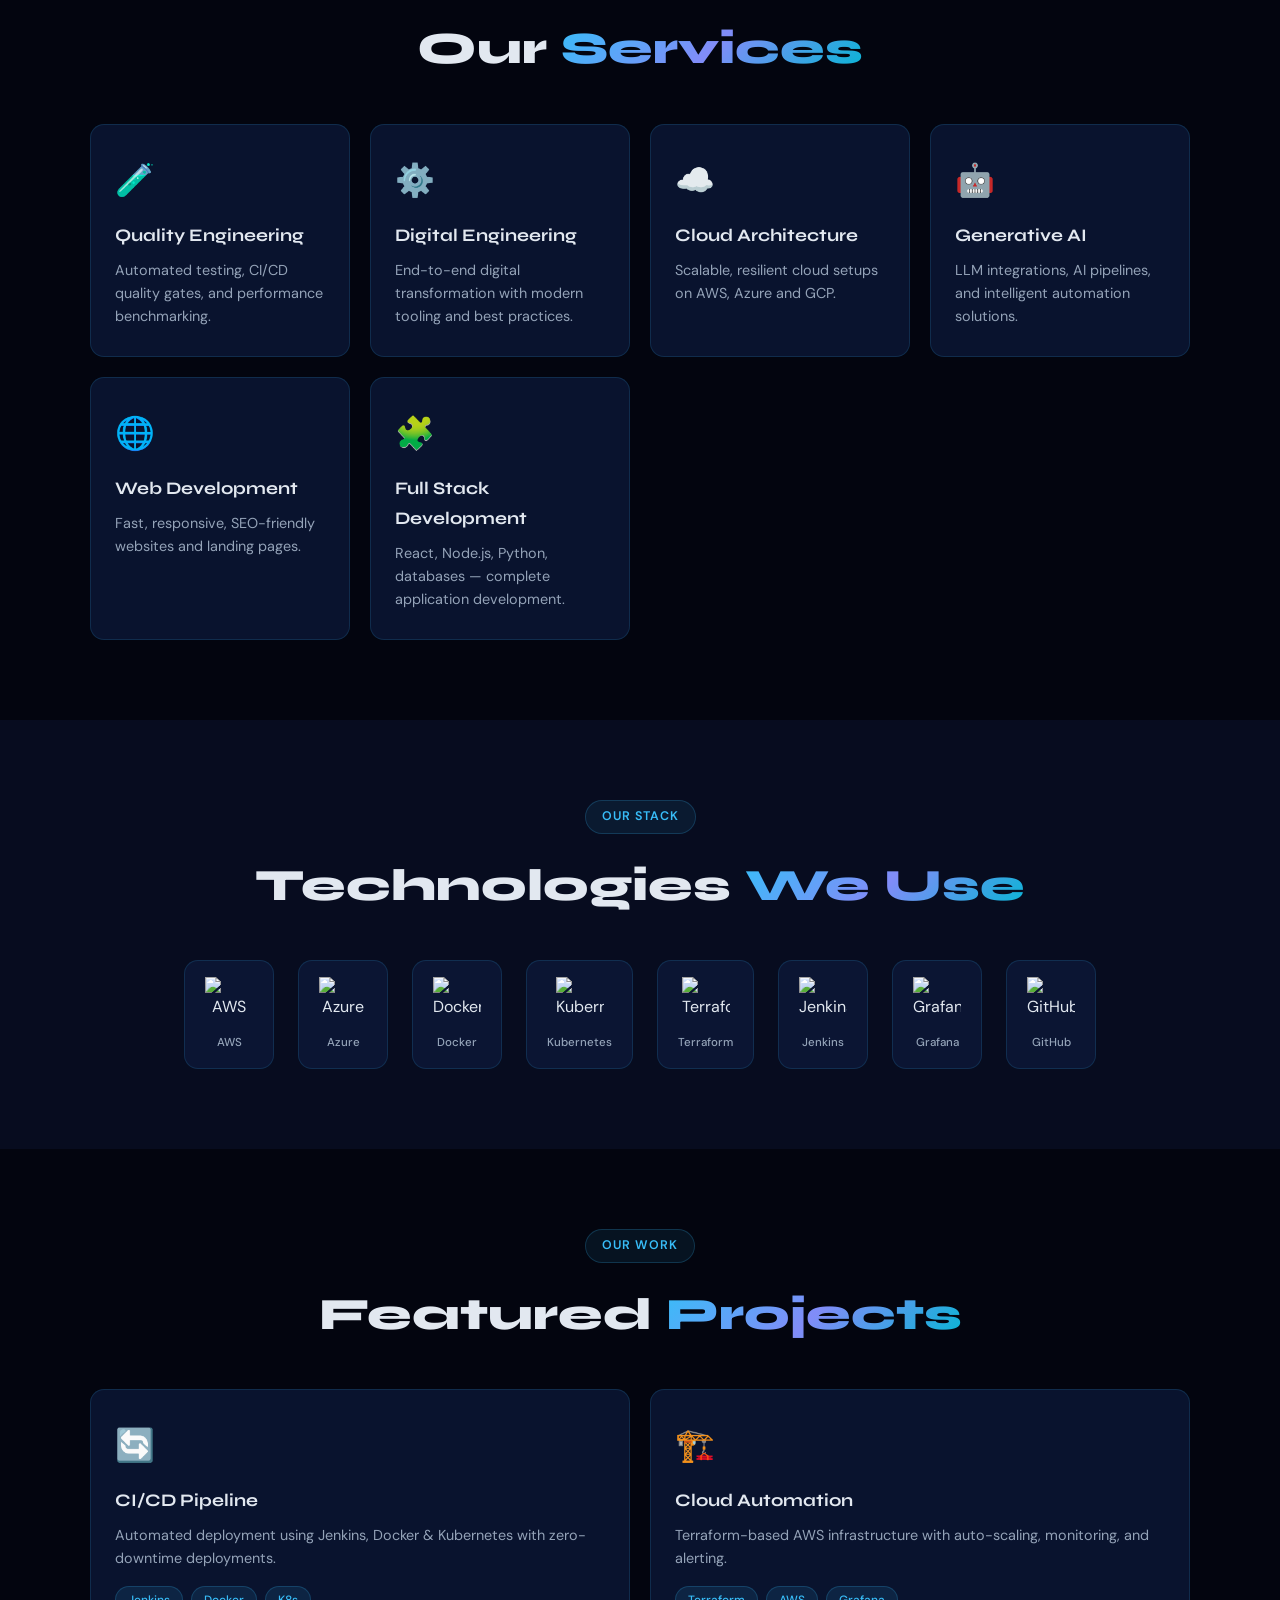
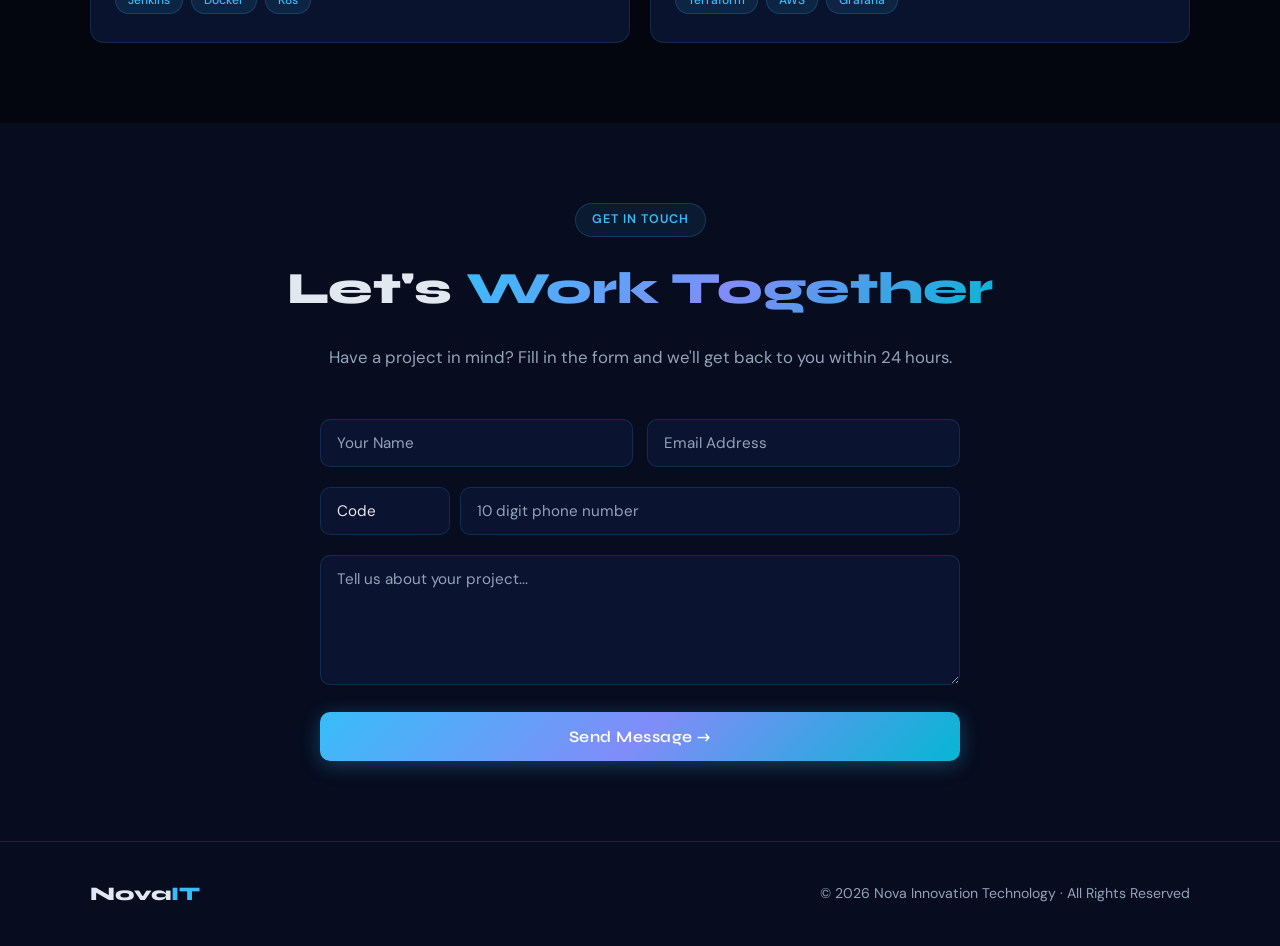
==== commit caa72fd8: "Update index.html" ====
--- a/index.html
+++ b/index.html
@@ -61,8 +61,8 @@
       We are a technology-driven team delivering end-to-end digital solutions across cloud infrastructure, DevOps automation, full stack development, data engineering, web platforms, and generative AI. Our focus is on building scalable, secure, and high-performance systems tailored to modern business needs.
     </p>
     <div class="stats-row">
-      <div class="stat"><strong>50+</strong><span>Projects Delivered</span></div>
-      <div class="stat"><strong>20+</strong><span>Happy Clients</span></div>
+      <div class="stat"><strong>5+</strong><span>Projects Delivered</span></div>
+      <div class="stat"><strong>5</strong><span>Happy Clients</span></div>
       <div class="stat"><strong>5+</strong><span>Years Experience</span></div>
       <div class="stat"><strong>99%</strong><span>Uptime SLA</span></div>
     </div>
@@ -180,10 +180,6 @@
   <div class="footer-inner">
     <div class="footer-logo">Nova<span>IT</span></div>
     <p>© 2026 Nova Innovation Technology · All Rights Reserved</p>
-    <div class="footer-links">
-      <a href="https://github.com/your-username" target="_blank">GitHub</a>
-      <a href="https://linkedin.com" target="_blank">LinkedIn</a>
-    </div>
   </div>
 </footer>
 
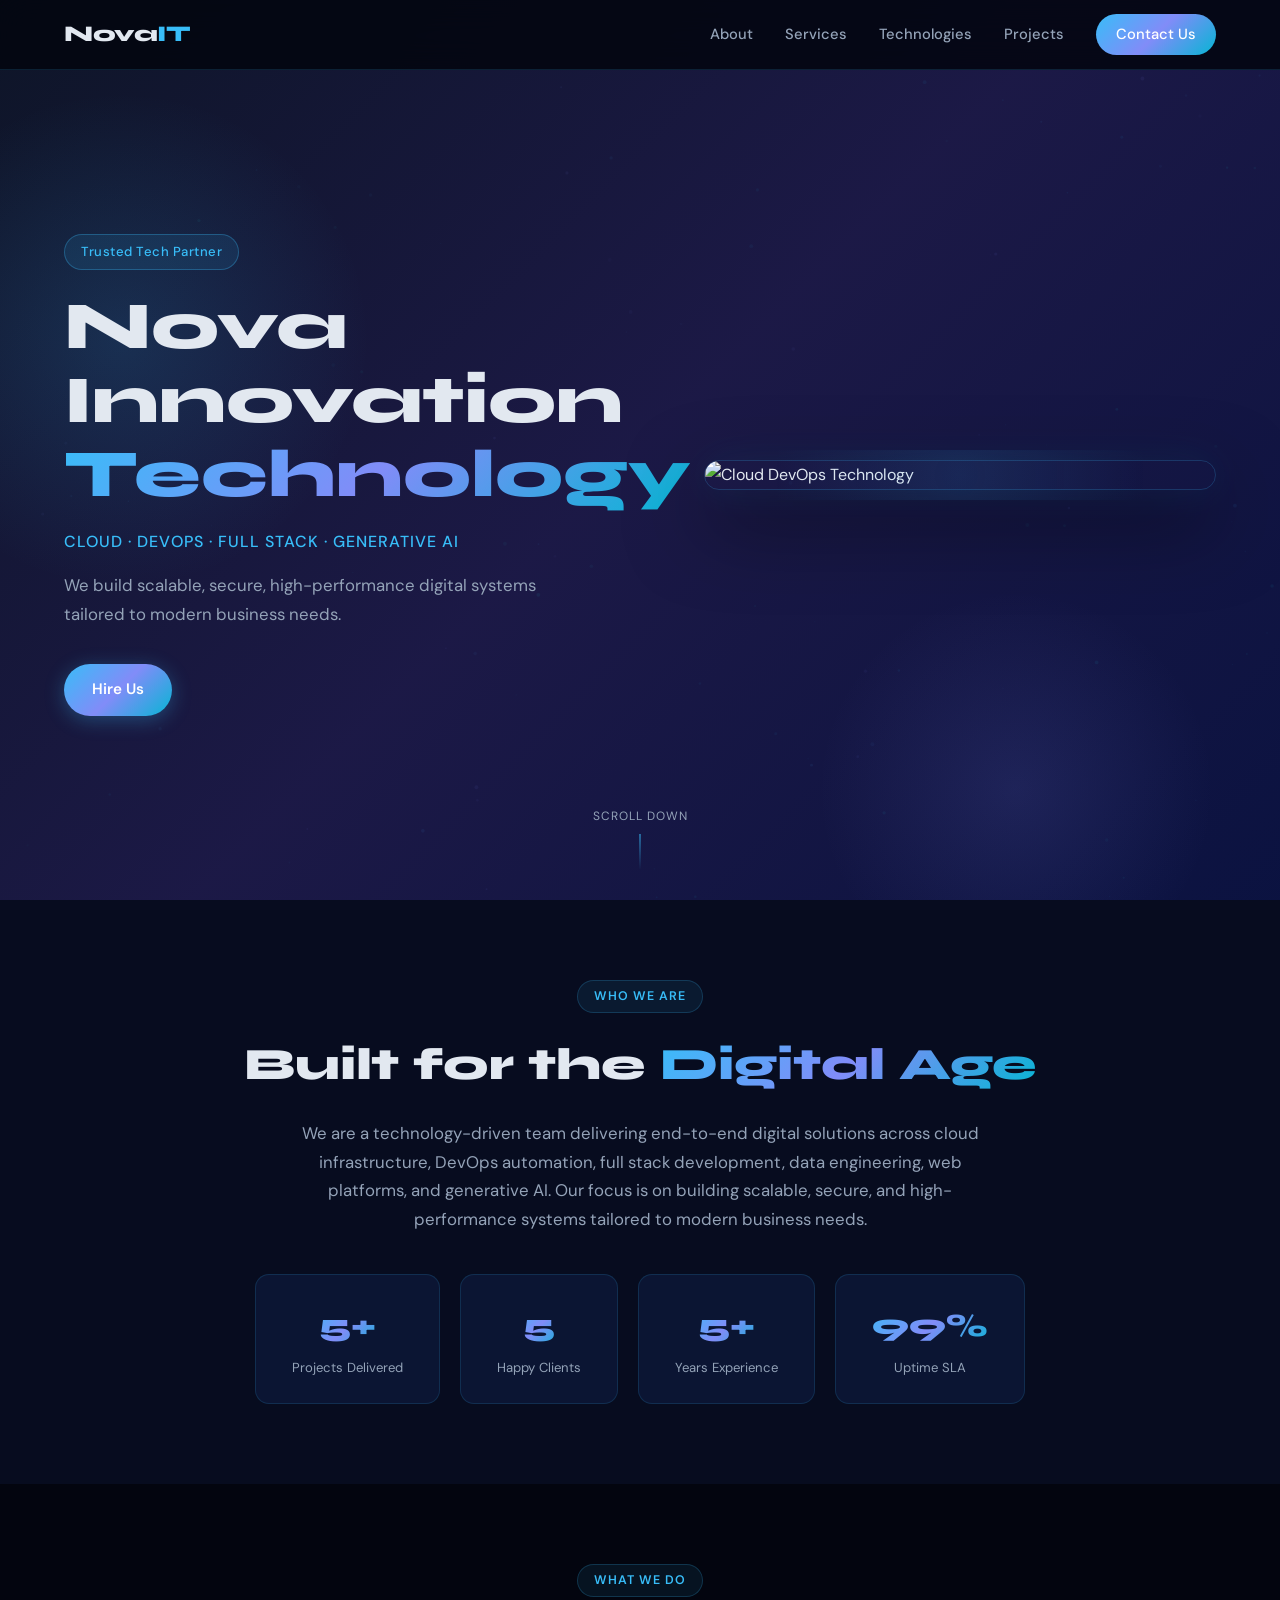
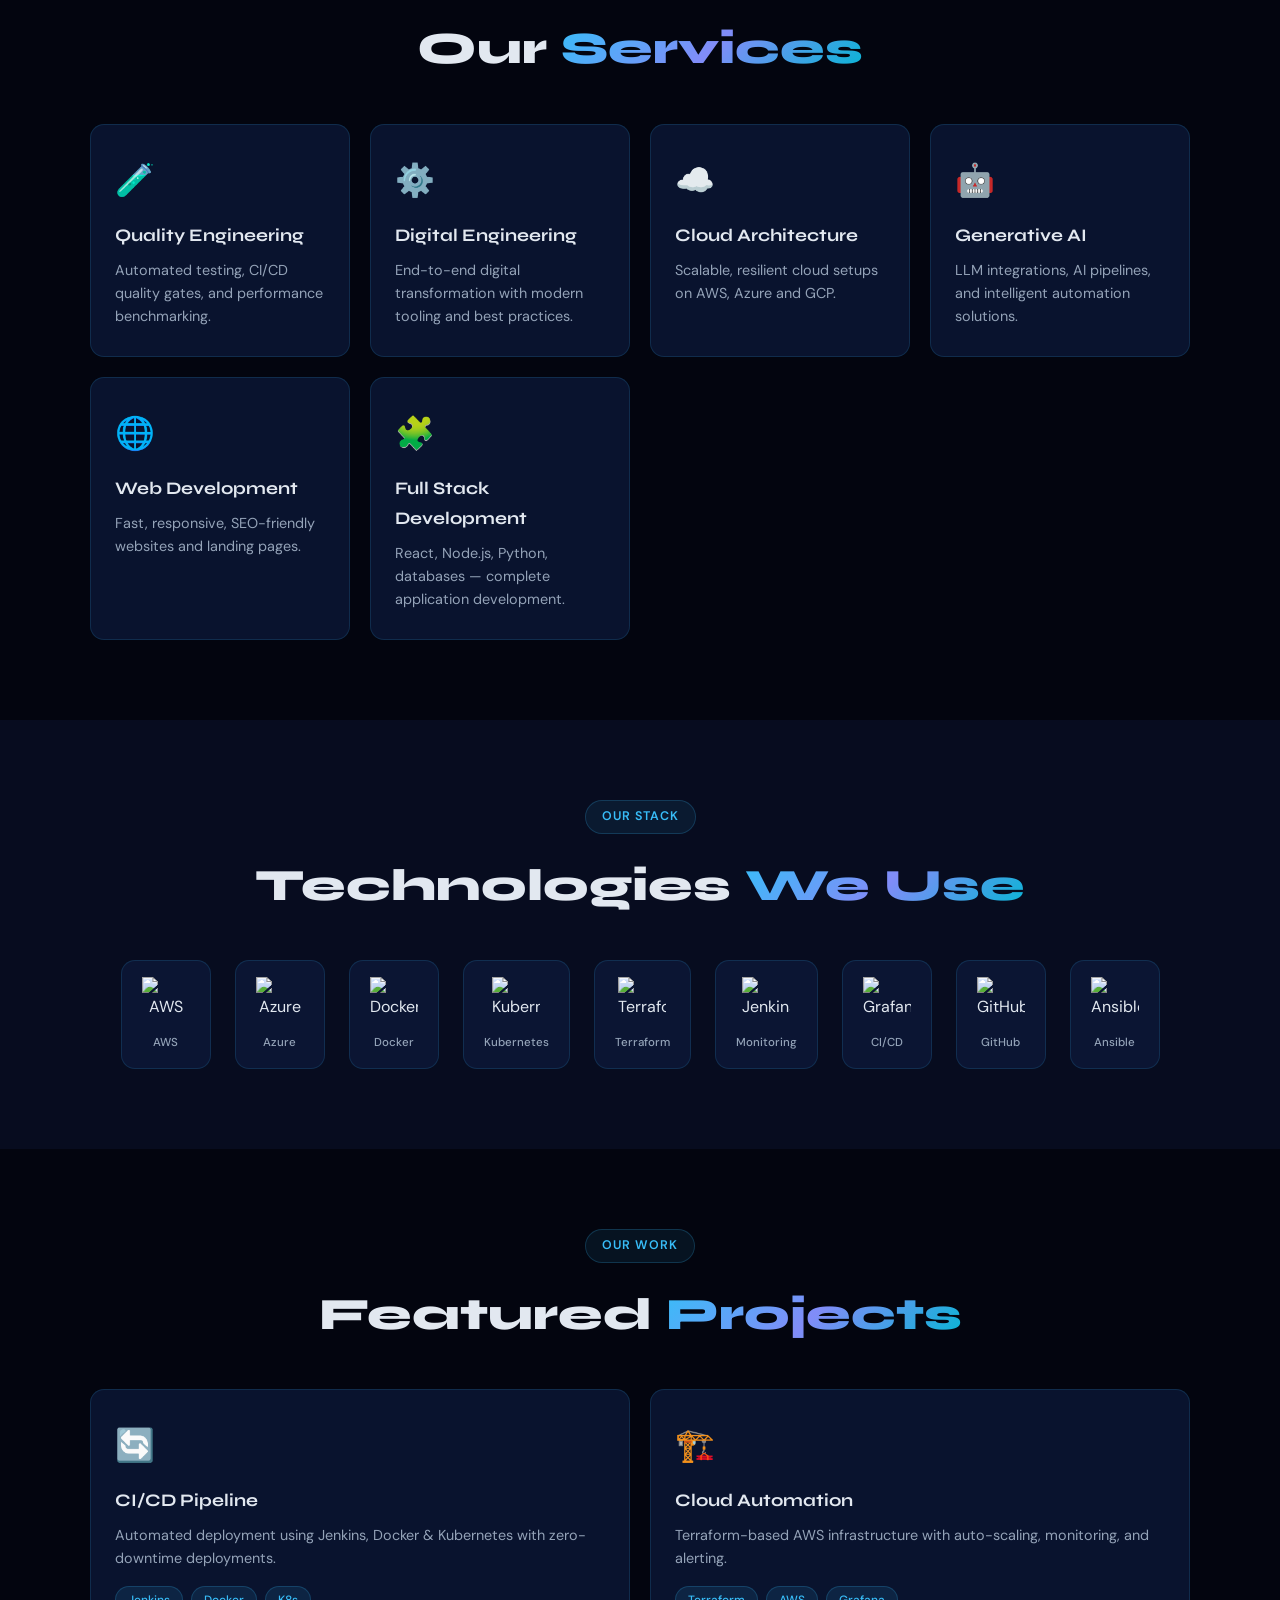
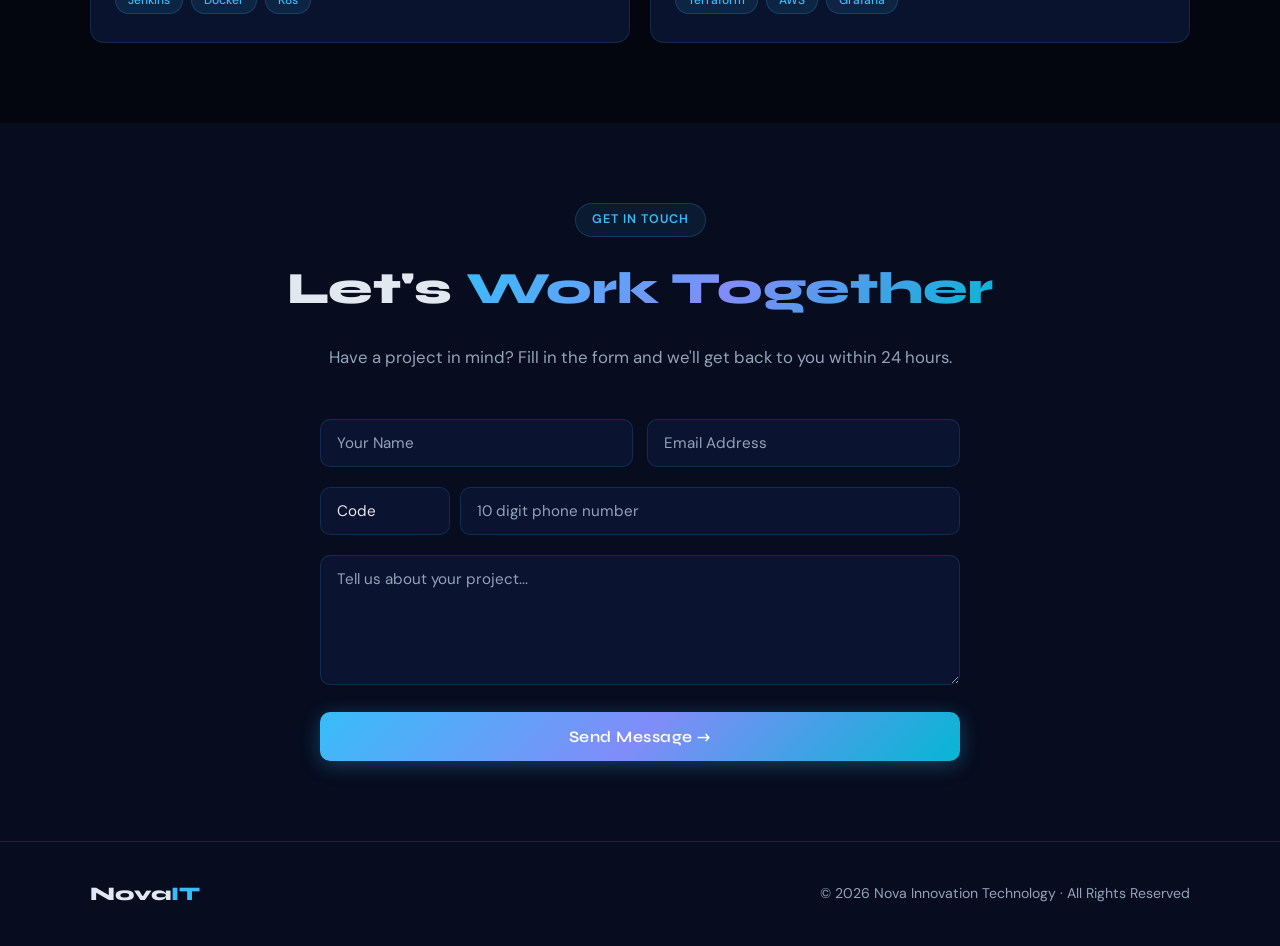
==== commit 71a4460a: "Update index.html" ====
--- a/index.html
+++ b/index.html
@@ -120,9 +120,10 @@
       <div class="tech-item"><img src="https://skillicons.dev/icons?i=docker" alt="Docker"/><span>Docker</span></div>
       <div class="tech-item"><img src="https://skillicons.dev/icons?i=kubernetes" alt="Kubernetes"/><span>Kubernetes</span></div>
       <div class="tech-item"><img src="https://skillicons.dev/icons?i=terraform" alt="Terraform"/><span>Terraform</span></div>
-      <div class="tech-item"><img src="https://skillicons.dev/icons?i=jenkins" alt="Jenkins"/><span>Jenkins</span></div>
-      <div class="tech-item"><img src="https://skillicons.dev/icons?i=grafana" alt="Grafana"/><span>Grafana</span></div>
+      <div class="tech-item"><img src="https://skillicons.dev/icons?i=jenkins" alt="Jenkins"/><span>Monitoring</span></div>
+      <div class="tech-item"><img src="https://skillicons.dev/icons?i=grafana" alt="Grafana"/><span>CI/CD</span></div>
       <div class="tech-item"><img src="https://skillicons.dev/icons?i=github" alt="GitHub"/><span>GitHub</span></div>
+      <div class="tech-item"><img src="https://skillicons.dev/icons?i=ansible" alt="Ansible"/><span>Ansible</span></div>
     </div>
   </div>
 </section>
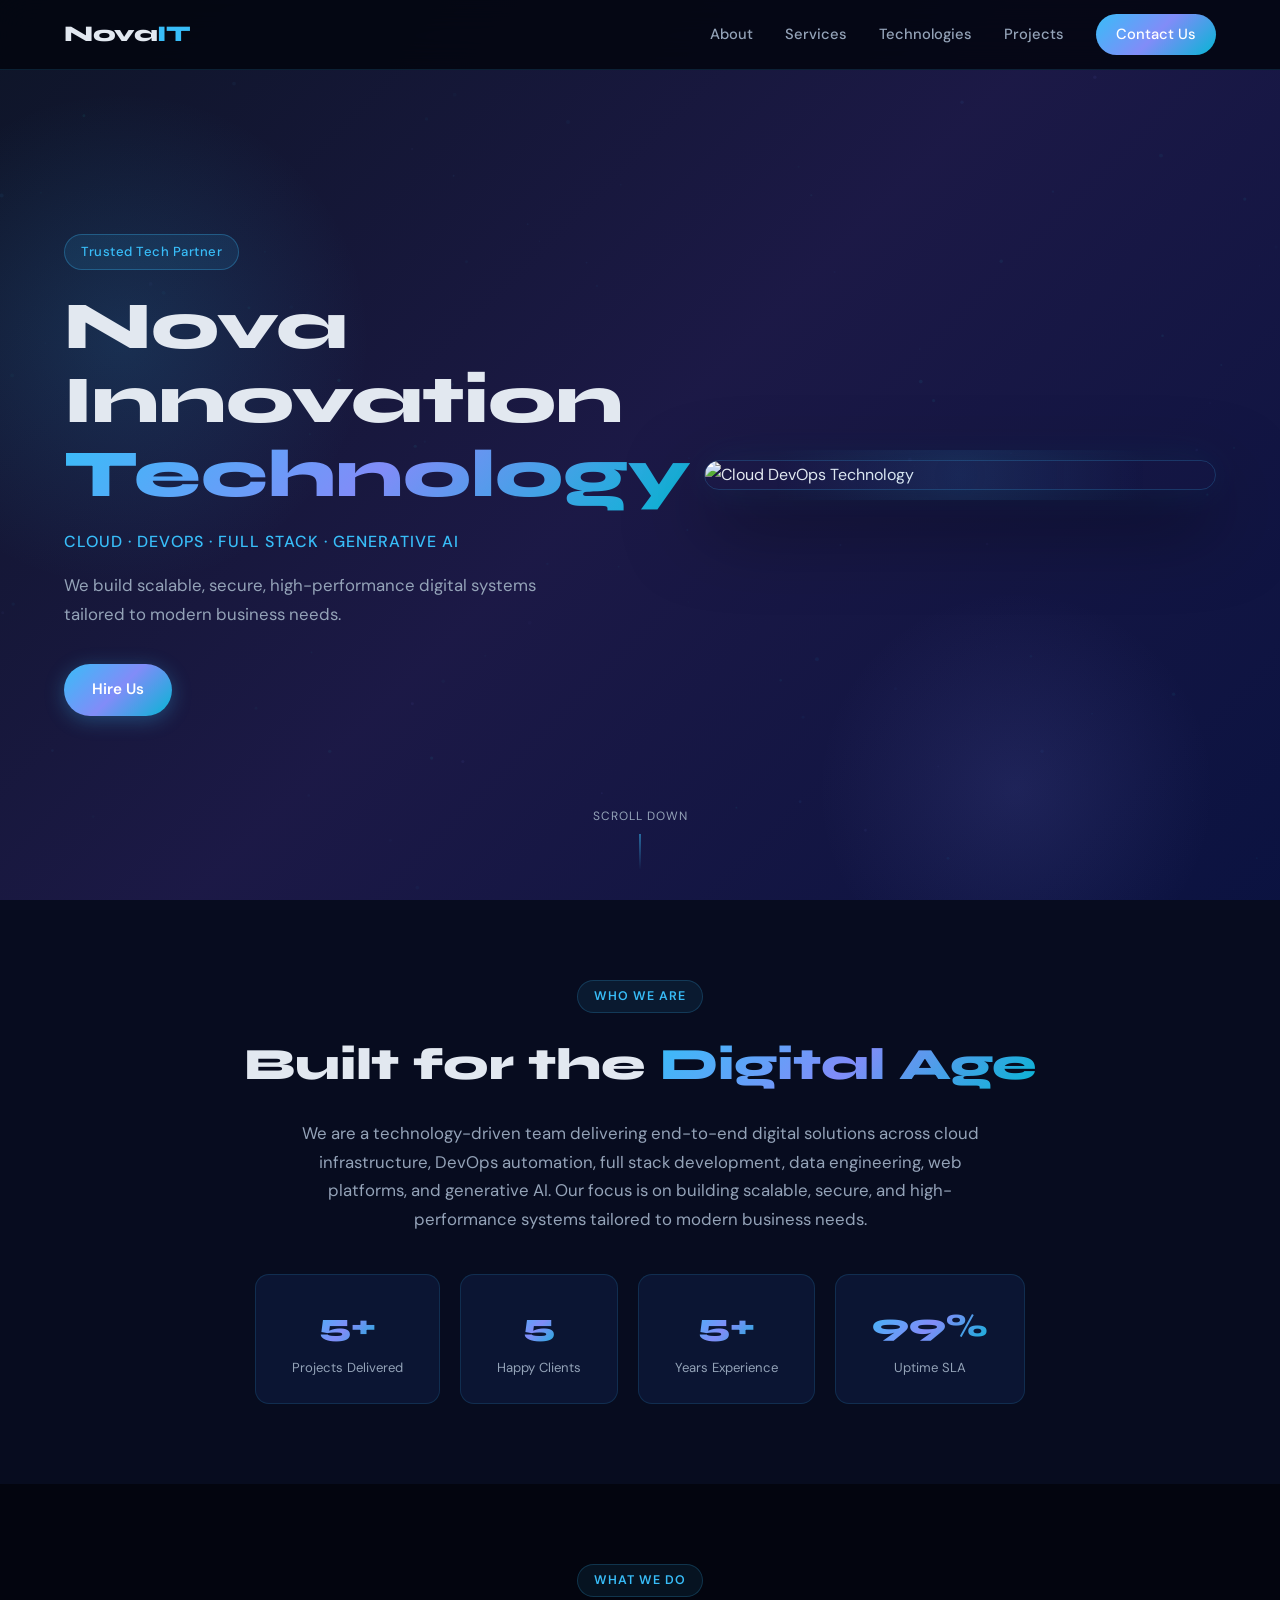
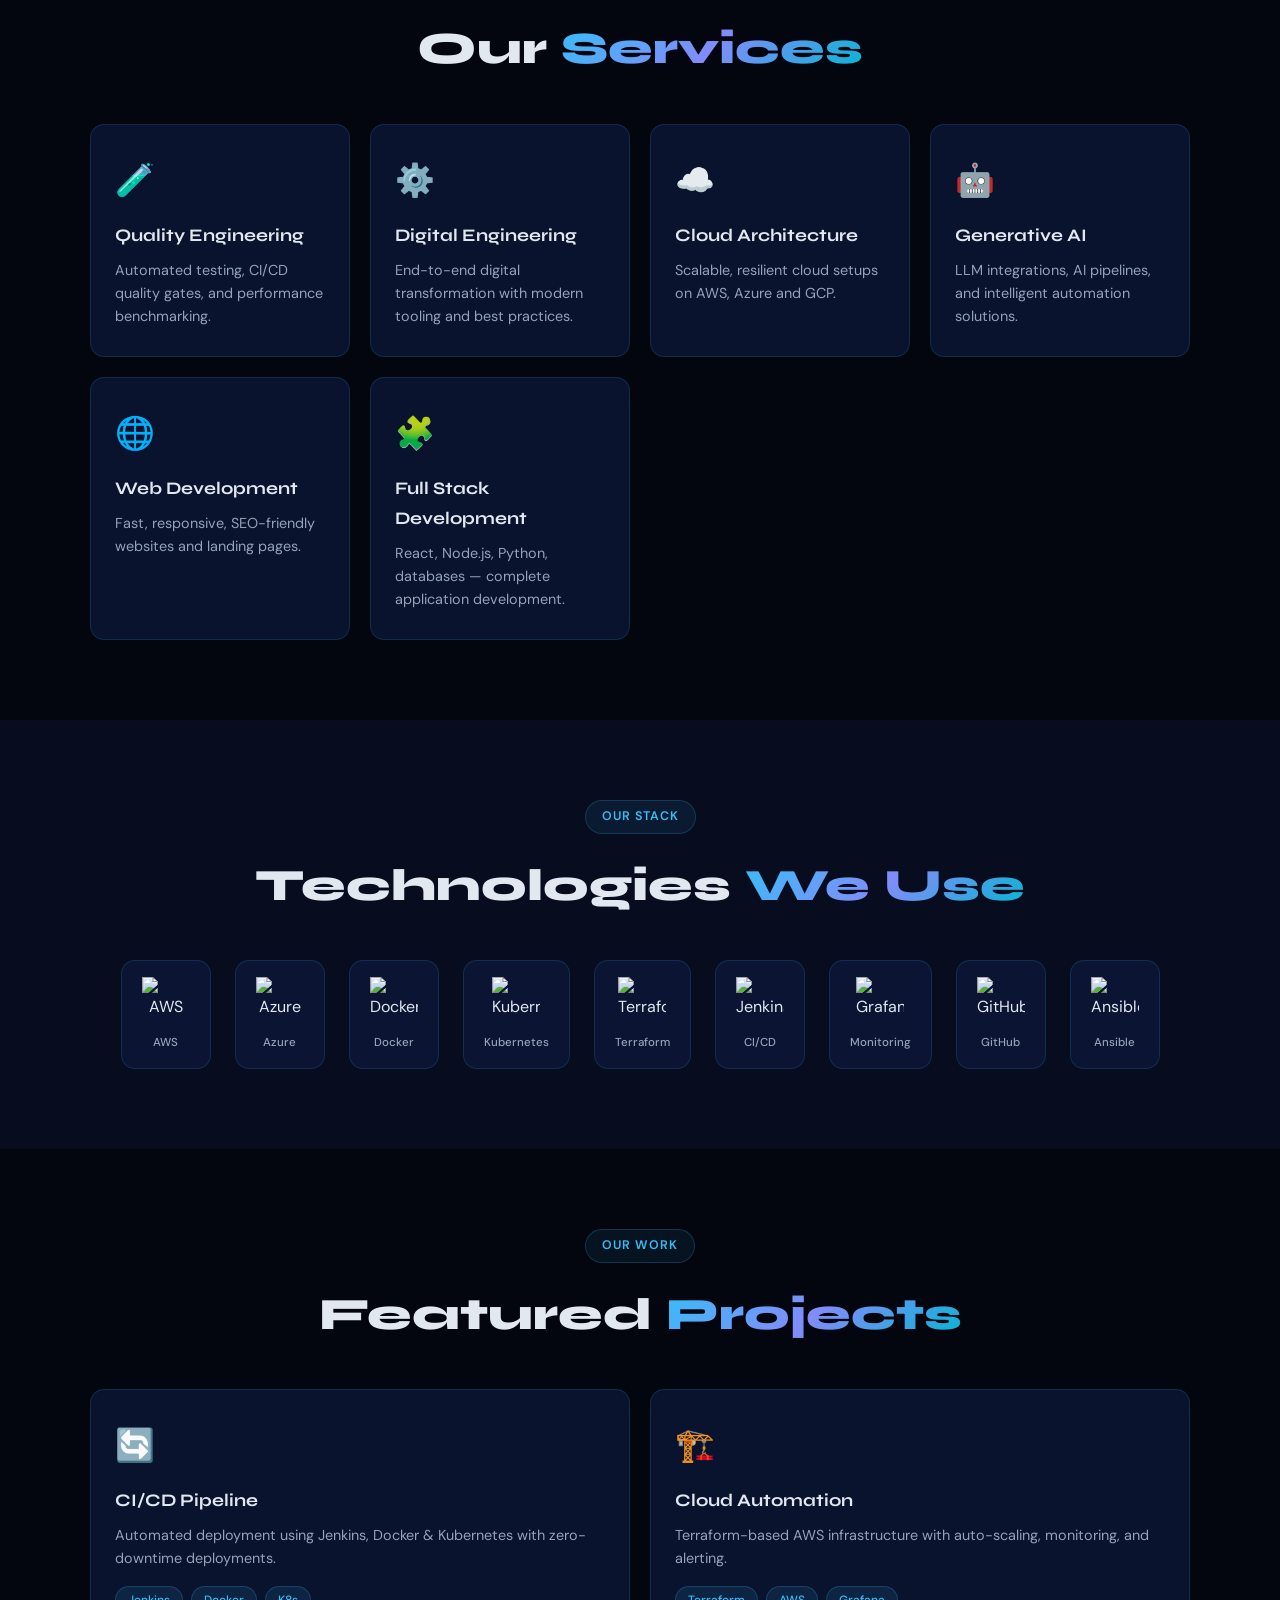
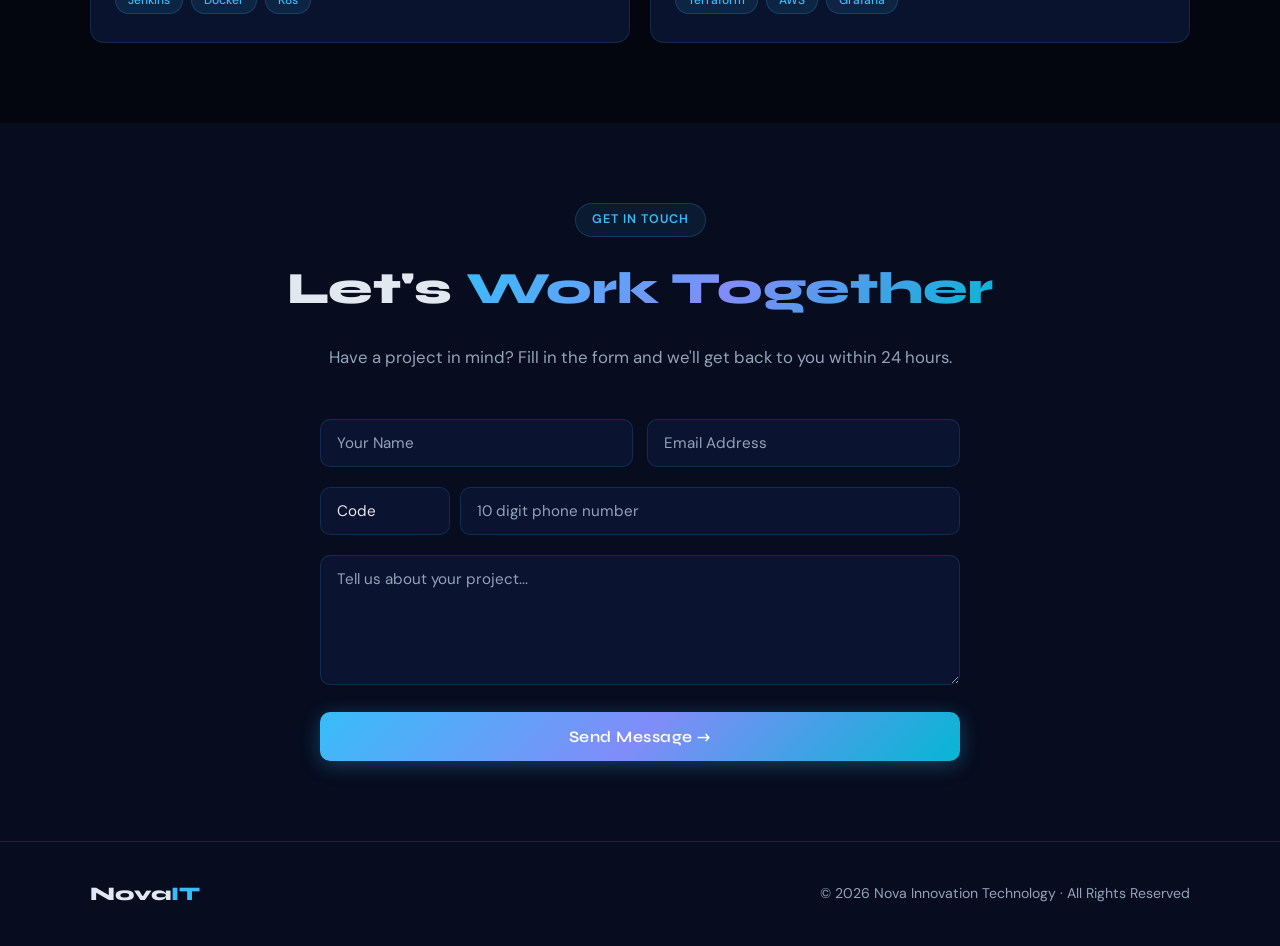
==== commit 40302a6c: "Update index.html" ====
--- a/index.html
+++ b/index.html
@@ -120,8 +120,8 @@
       <div class="tech-item"><img src="https://skillicons.dev/icons?i=docker" alt="Docker"/><span>Docker</span></div>
       <div class="tech-item"><img src="https://skillicons.dev/icons?i=kubernetes" alt="Kubernetes"/><span>Kubernetes</span></div>
       <div class="tech-item"><img src="https://skillicons.dev/icons?i=terraform" alt="Terraform"/><span>Terraform</span></div>
-      <div class="tech-item"><img src="https://skillicons.dev/icons?i=jenkins" alt="Jenkins"/><span>Monitoring</span></div>
-      <div class="tech-item"><img src="https://skillicons.dev/icons?i=grafana" alt="Grafana"/><span>CI/CD</span></div>
+      <div class="tech-item"><img src="https://skillicons.dev/icons?i=jenkins" alt="Jenkins"/><span>CI/CD</span></div>
+      <div class="tech-item"><img src="https://skillicons.dev/icons?i=grafana" alt="Grafana"/><span>Monitoring</span></div>
       <div class="tech-item"><img src="https://skillicons.dev/icons?i=github" alt="GitHub"/><span>GitHub</span></div>
       <div class="tech-item"><img src="https://skillicons.dev/icons?i=ansible" alt="Ansible"/><span>Ansible</span></div>
     </div>
--- a/style.css
+++ b/style.css
@@ -714,3 +714,13 @@
   .stat { padding: 18px 22px; min-width: 100px; }
   .tech-item { padding: 12px 14px; min-width: 70px; }
 }
+
+.custom-icon {
+  width: 48px;
+  height: 48px;
+  font-size: 2rem;
+  display: flex;
+  align-items: center;
+  justify-content: center;
+}
+
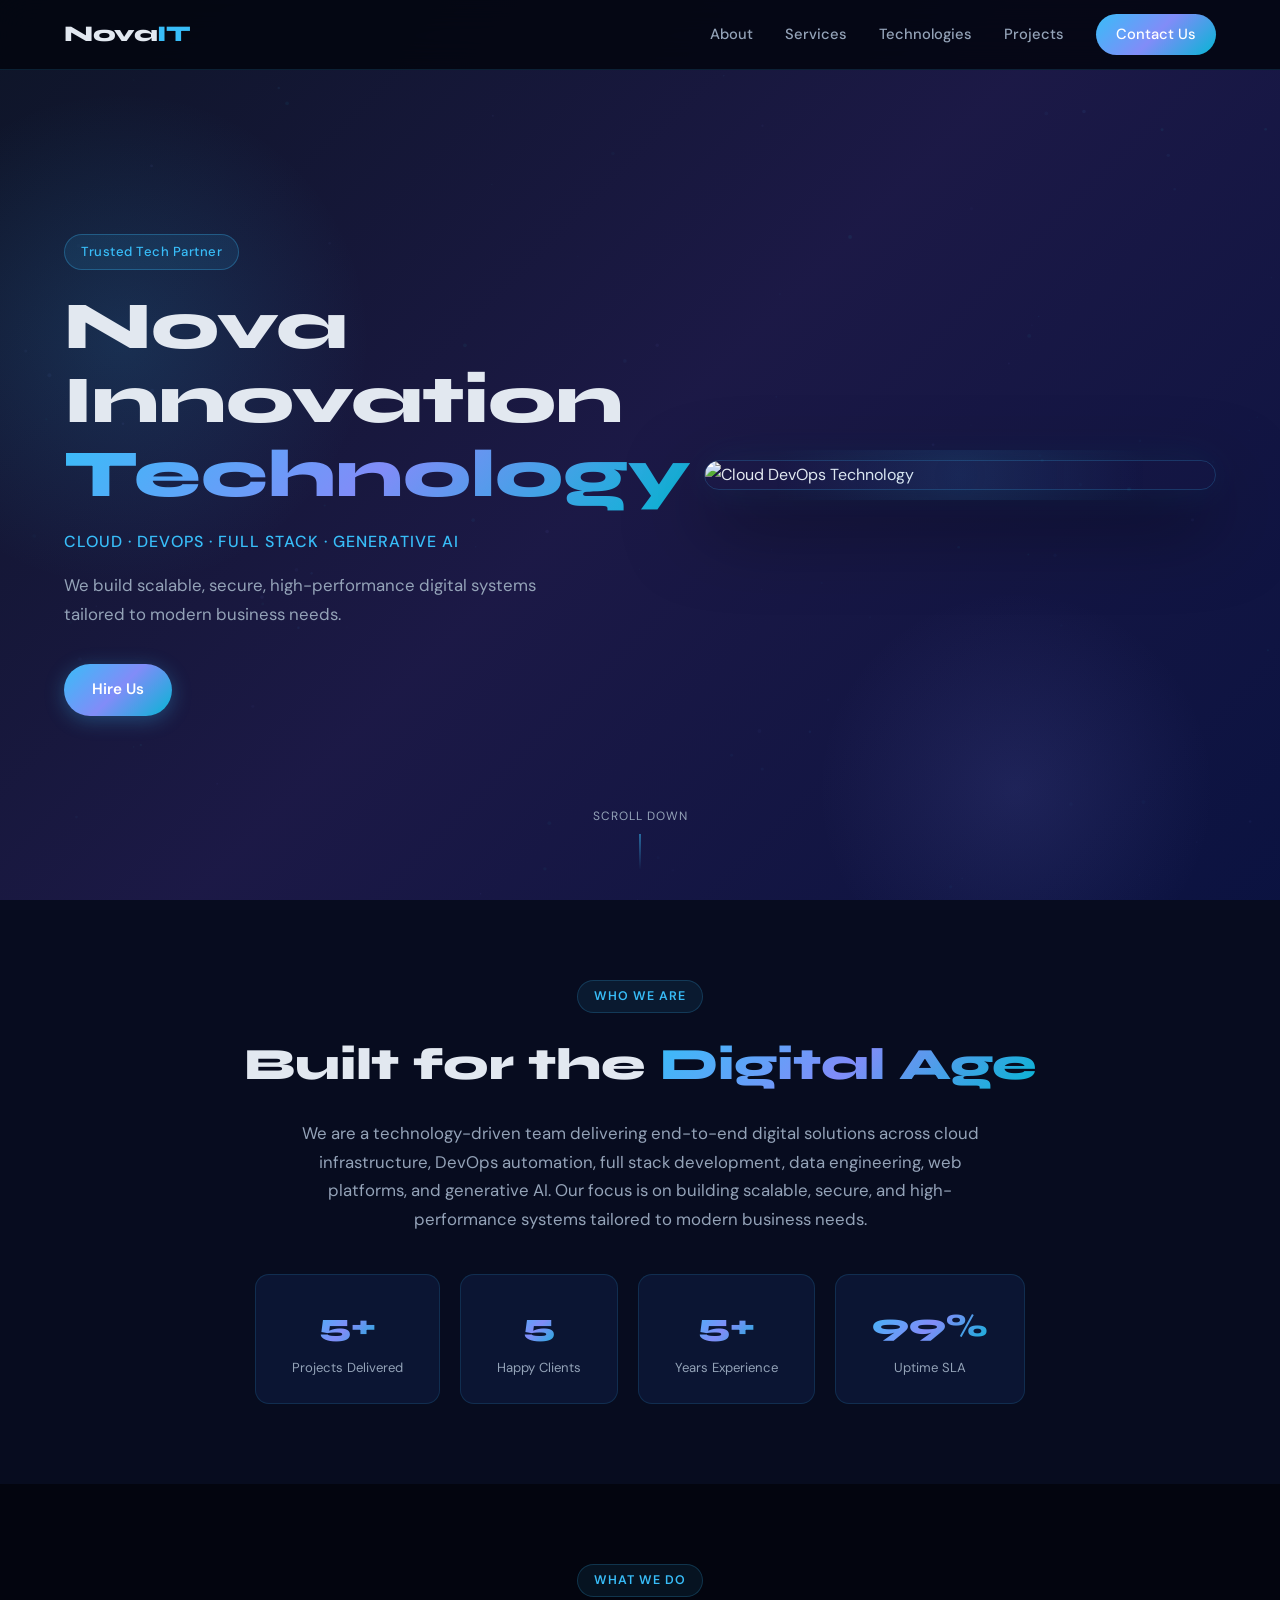
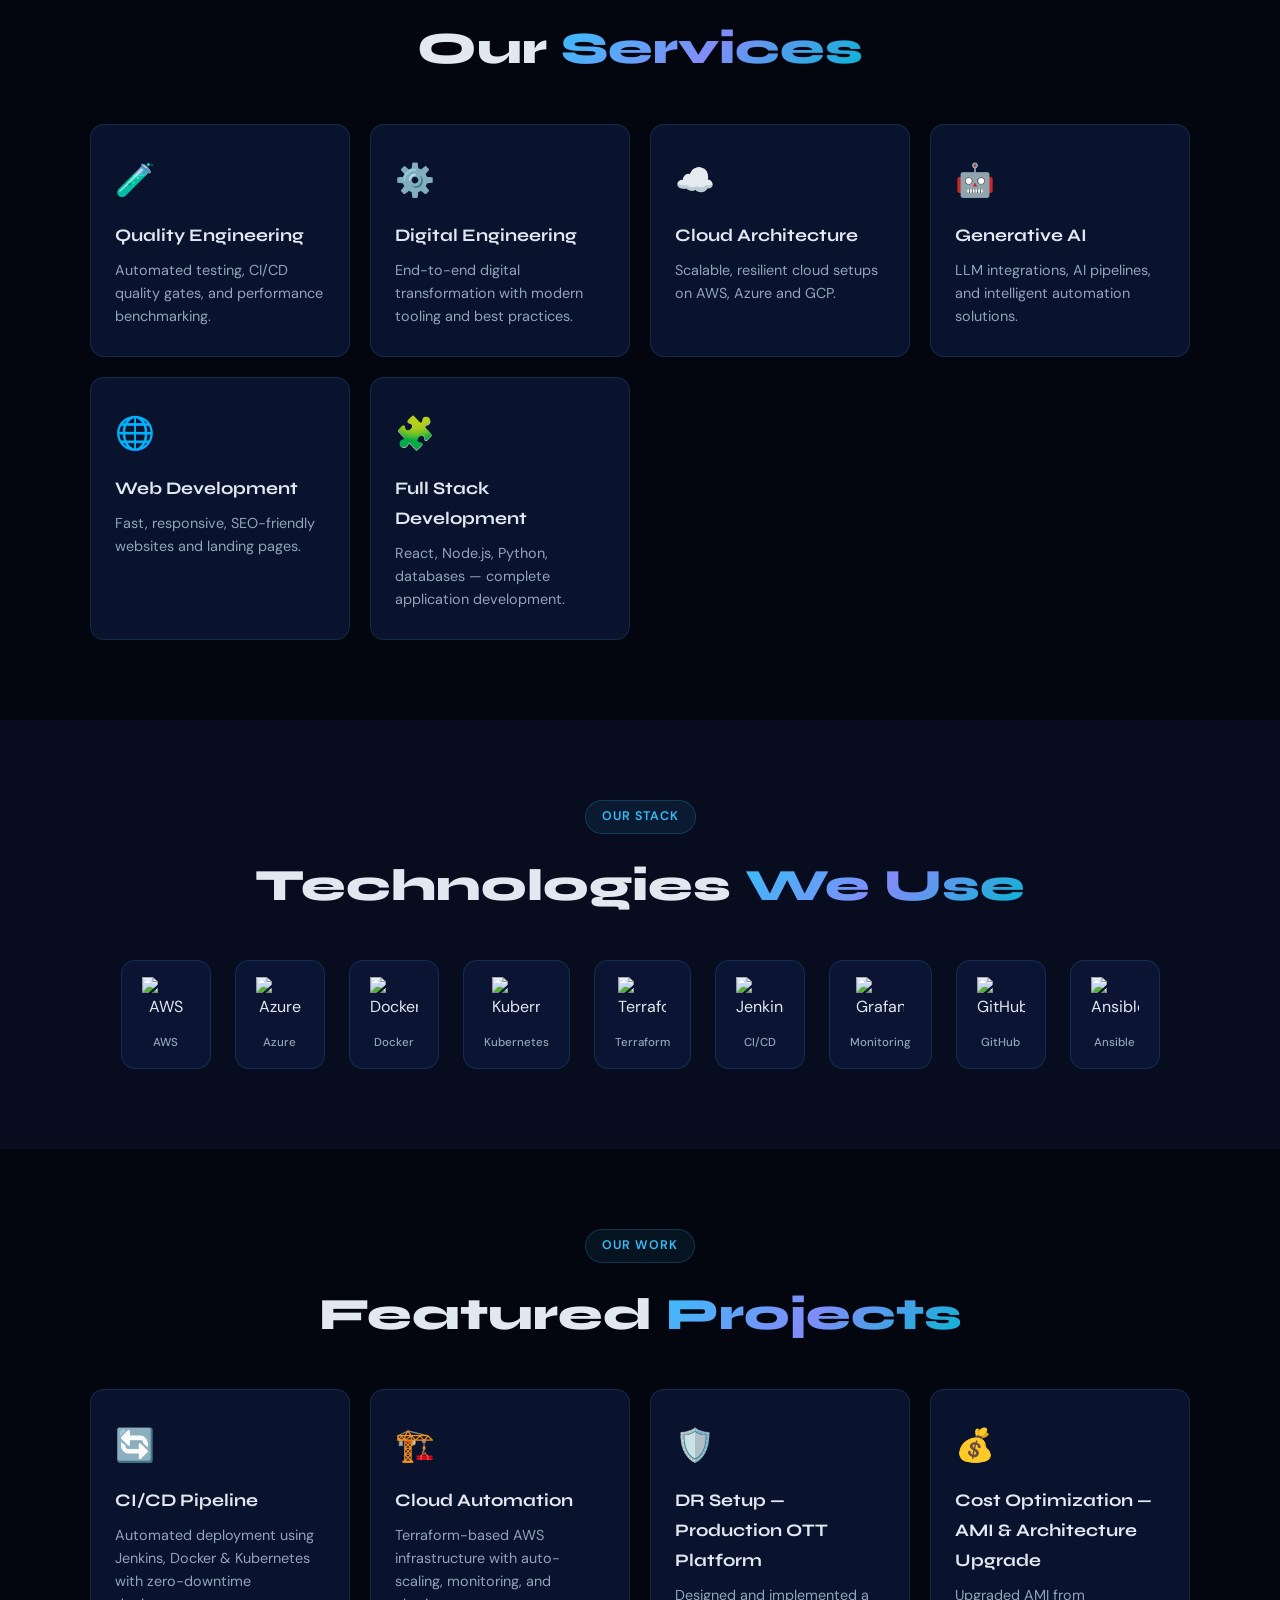
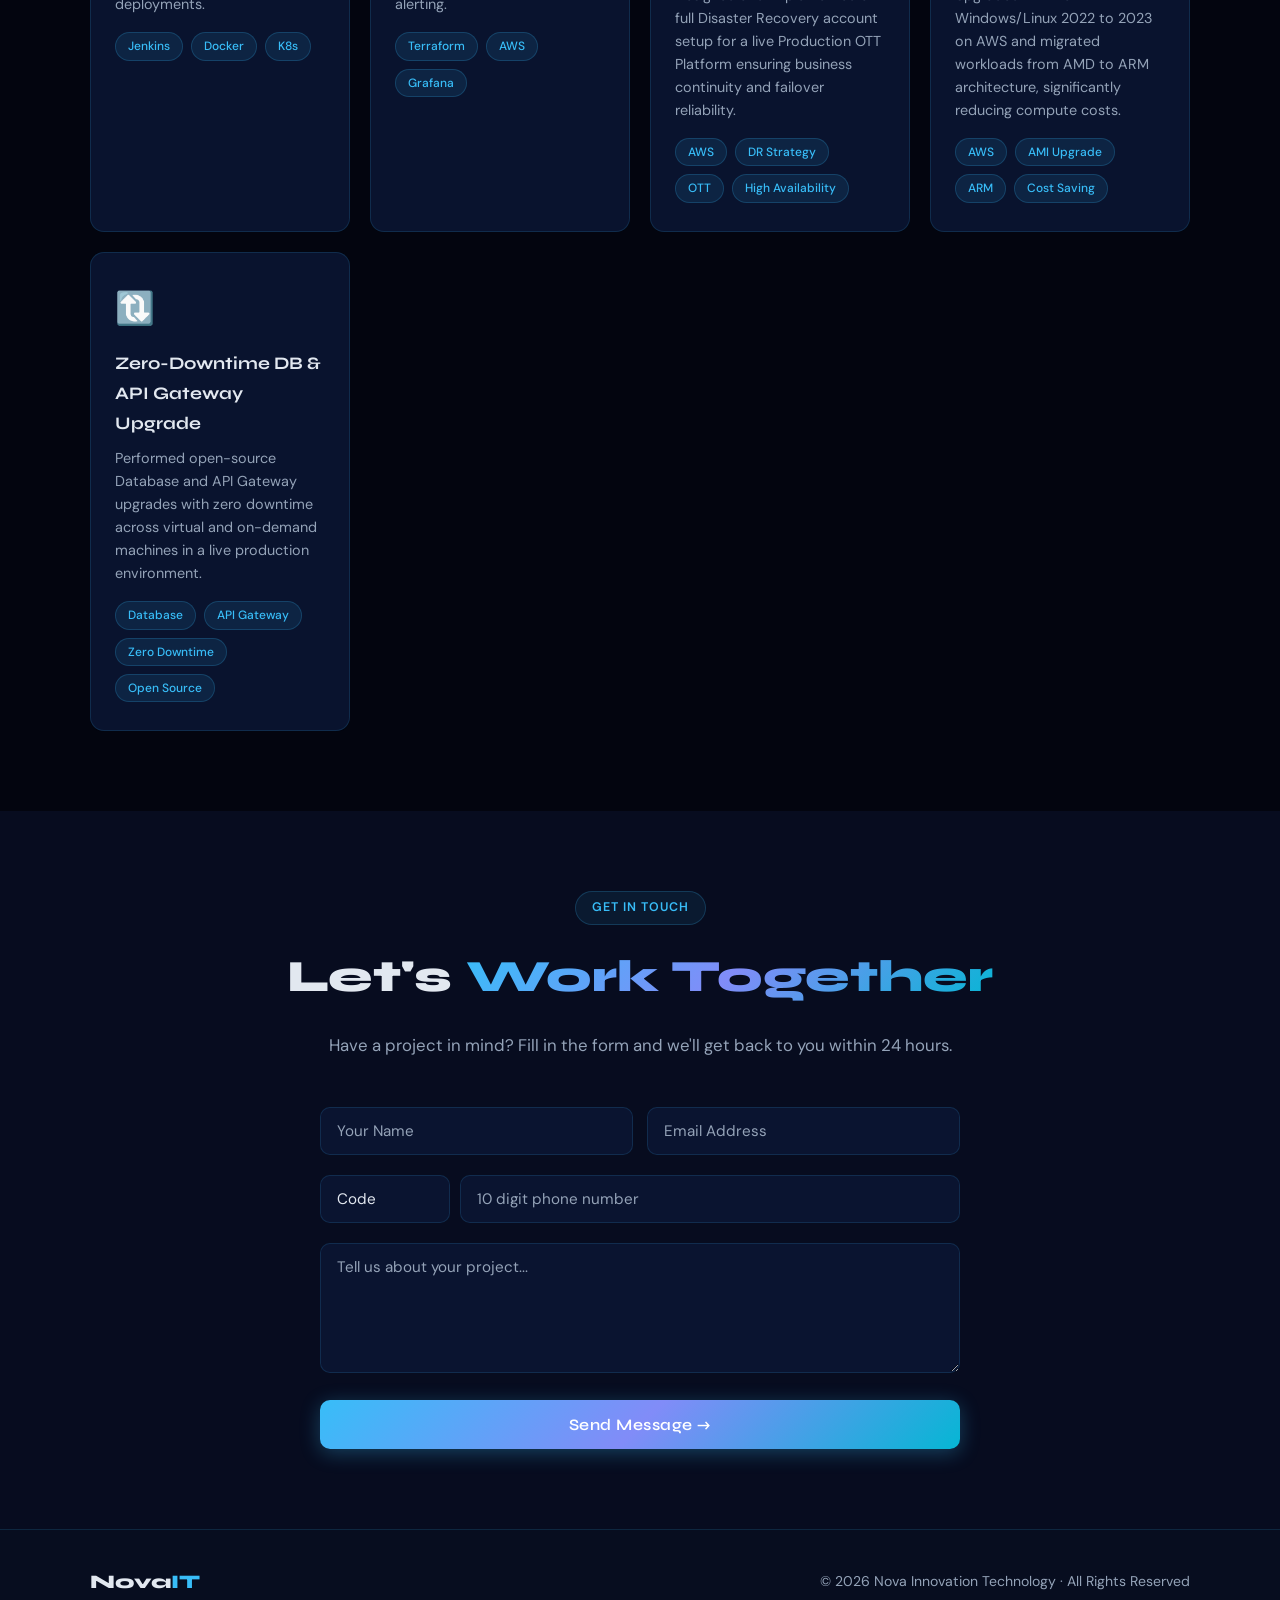
==== commit 54162027: "Update index.html" ====
--- a/index.html
+++ b/index.html
@@ -134,18 +134,42 @@
     <div class="section-tag">Our Work</div>
     <h2>Featured <span class="gradient-text">Projects</span></h2>
     <div class="grid">
+
       <div class="card project-card">
         <div class="card-icon">🔄</div>
         <h3>CI/CD Pipeline</h3>
         <p>Automated deployment using Jenkins, Docker & Kubernetes with zero-downtime deployments.</p>
         <div class="card-tags"><span>Jenkins</span><span>Docker</span><span>K8s</span></div>
       </div>
+
       <div class="card project-card">
         <div class="card-icon">🏗️</div>
         <h3>Cloud Automation</h3>
         <p>Terraform-based AWS infrastructure with auto-scaling, monitoring, and alerting.</p>
         <div class="card-tags"><span>Terraform</span><span>AWS</span><span>Grafana</span></div>
       </div>
+
+      <div class="card project-card">
+        <div class="card-icon">🛡️</div>
+        <h3>DR Setup — Production OTT Platform</h3>
+        <p>Designed and implemented a full Disaster Recovery account setup for a live Production OTT Platform ensuring business continuity and failover reliability.</p>
+        <div class="card-tags"><span>AWS</span><span>DR Strategy</span><span>OTT</span><span>High Availability</span></div>
+      </div>
+
+      <div class="card project-card">
+        <div class="card-icon">💰</div>
+        <h3>Cost Optimization — AMI & Architecture Upgrade</h3>
+        <p>Upgraded AMI from Windows/Linux 2022 to 2023 on AWS and migrated workloads from AMD to ARM architecture, significantly reducing compute costs.</p>
+        <div class="card-tags"><span>AWS</span><span>AMI Upgrade</span><span>ARM</span><span>Cost Saving</span></div>
+      </div>
+
+      <div class="card project-card">
+        <div class="card-icon">🔃</div>
+        <h3>Zero-Downtime DB & API Gateway Upgrade</h3>
+        <p>Performed open-source Database and API Gateway upgrades with zero downtime across virtual and on-demand machines in a live production environment.</p>
+        <div class="card-tags"><span>Database</span><span>API Gateway</span><span>Zero Downtime</span><span>Open Source</span></div>
+      </div>
+
     </div>
   </div>
 </section>
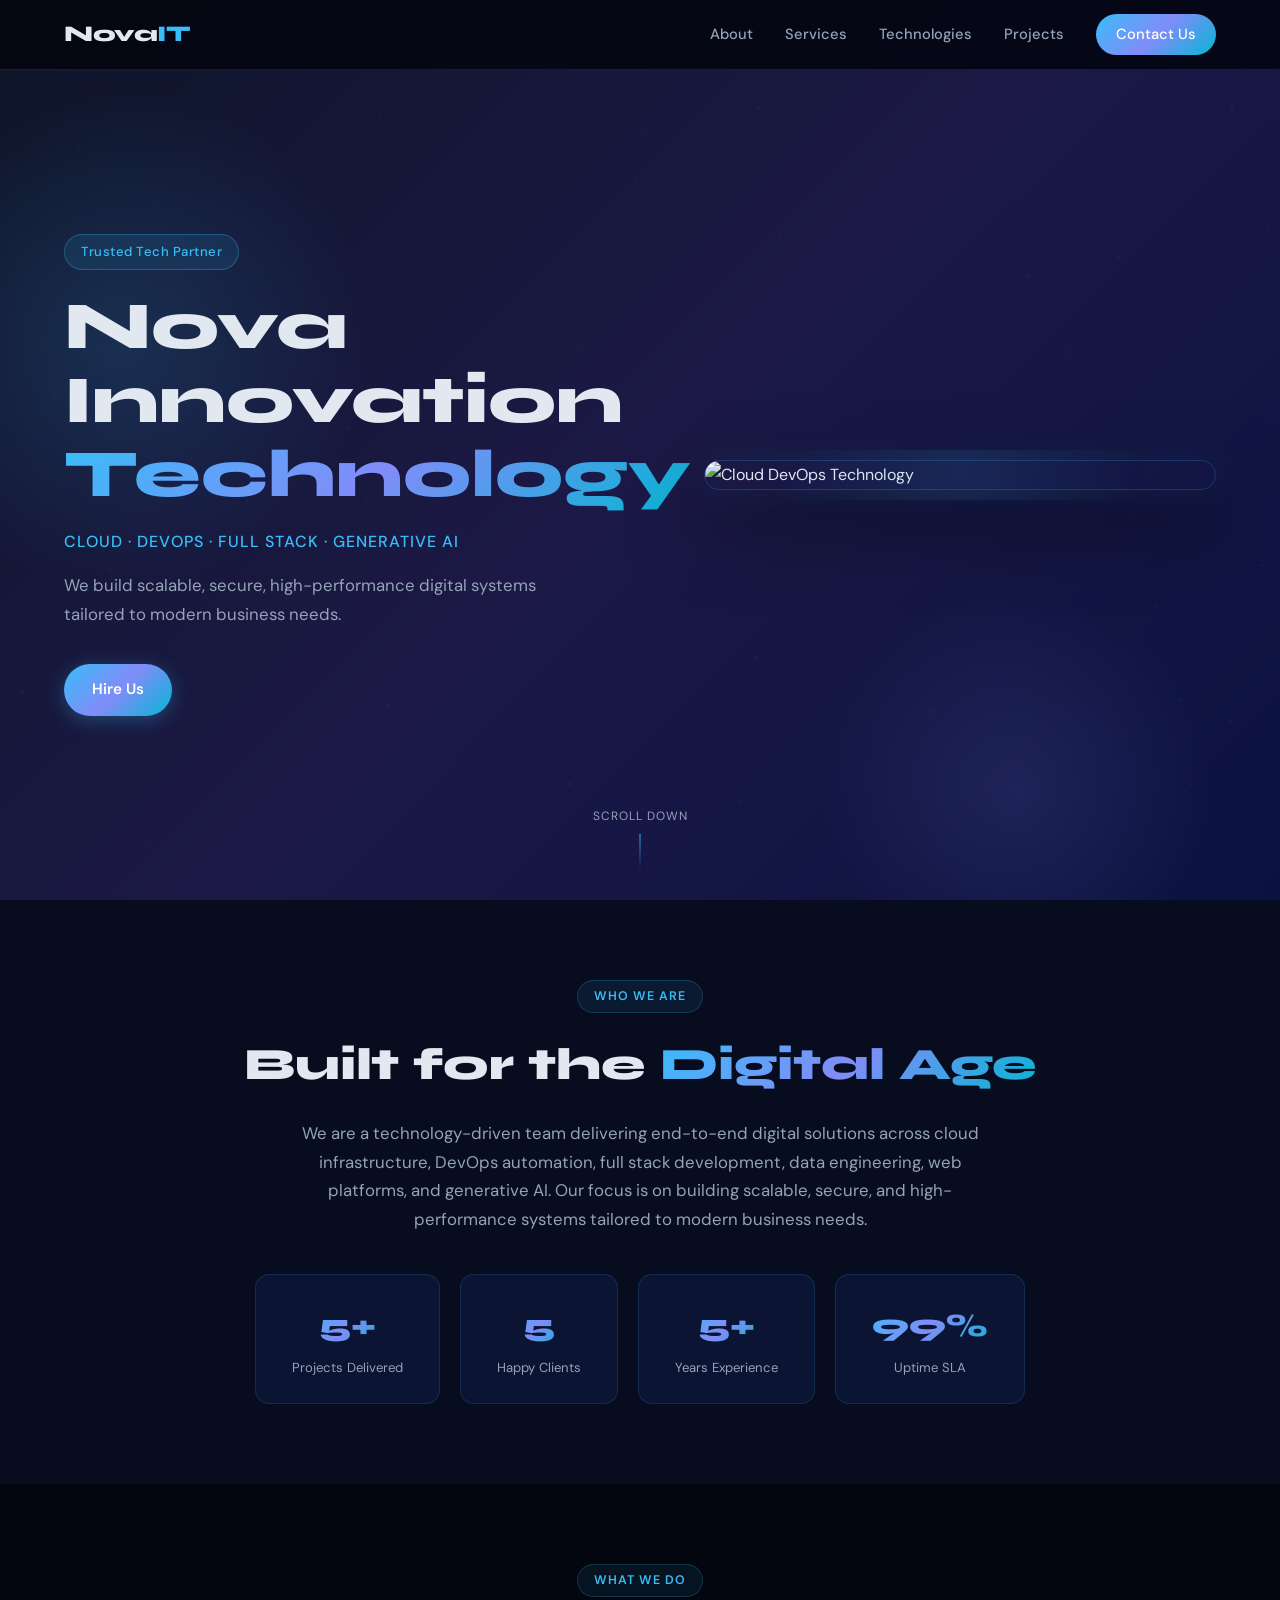
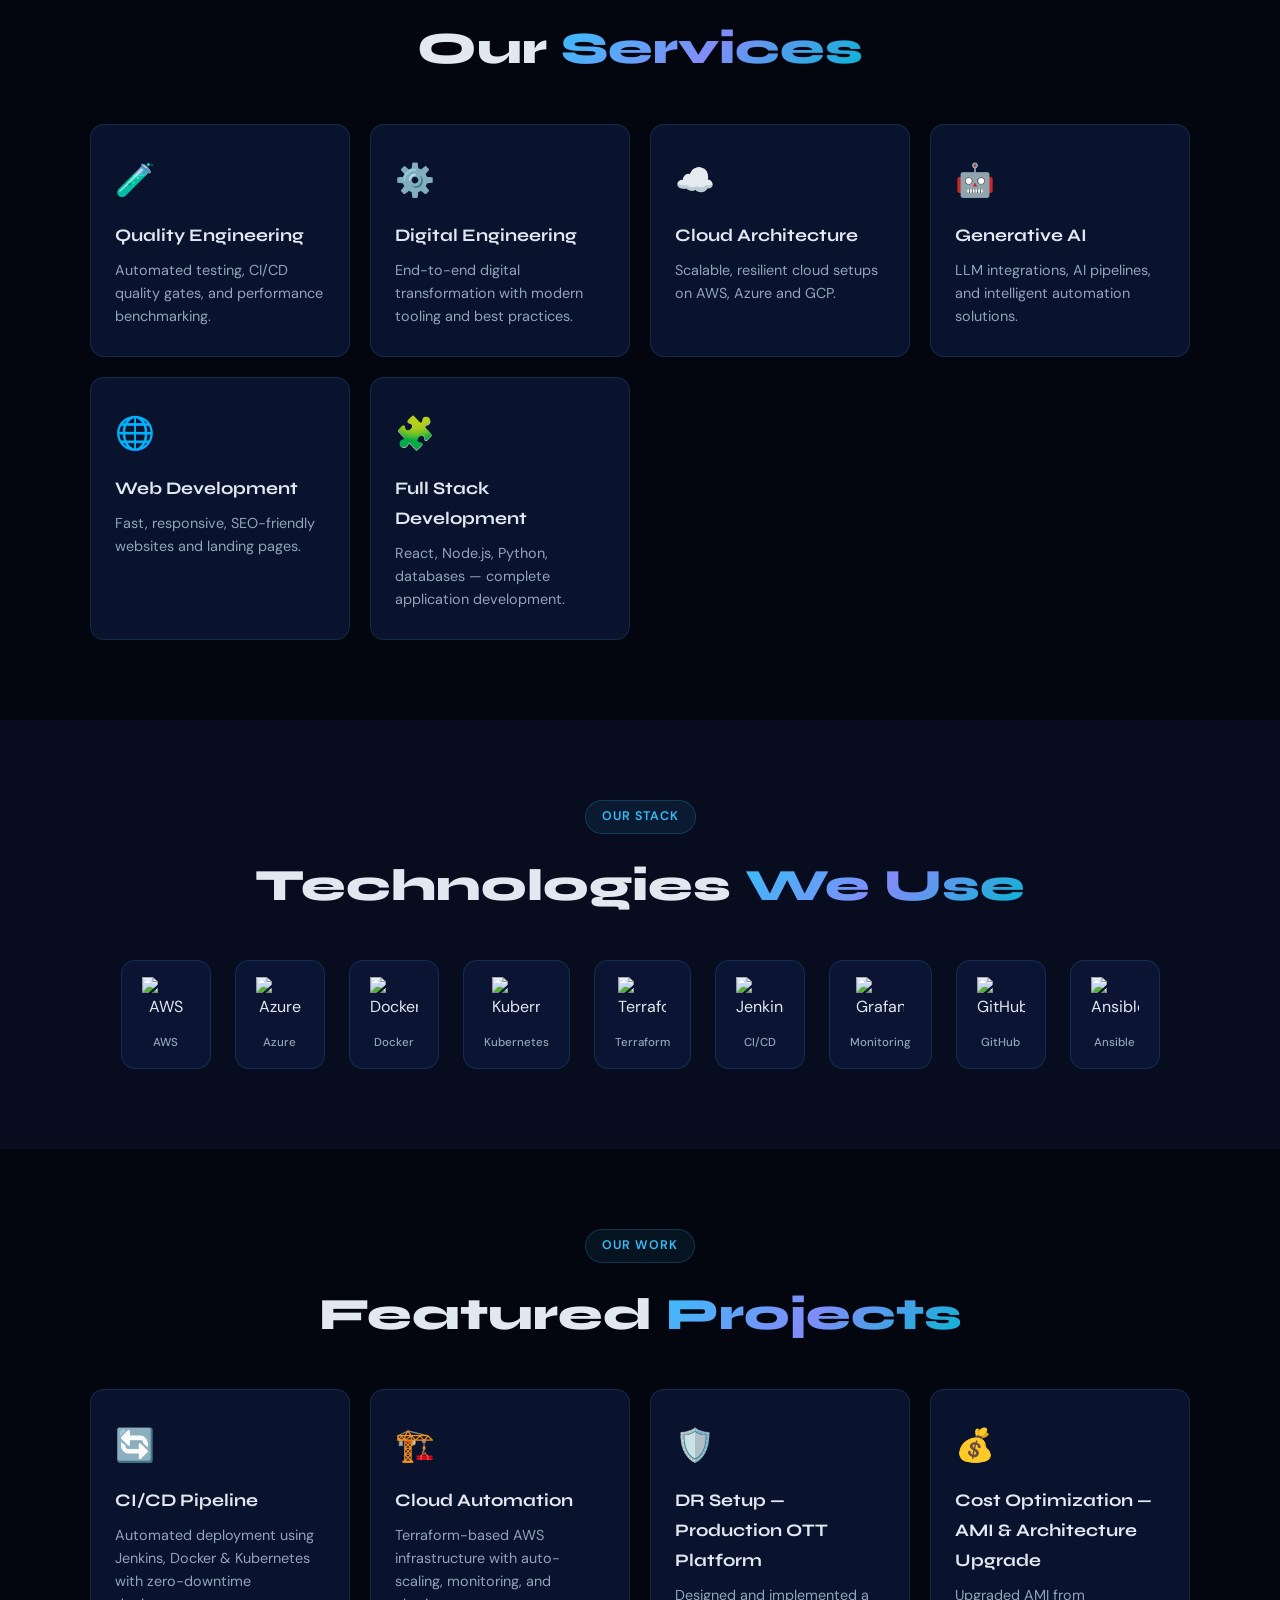
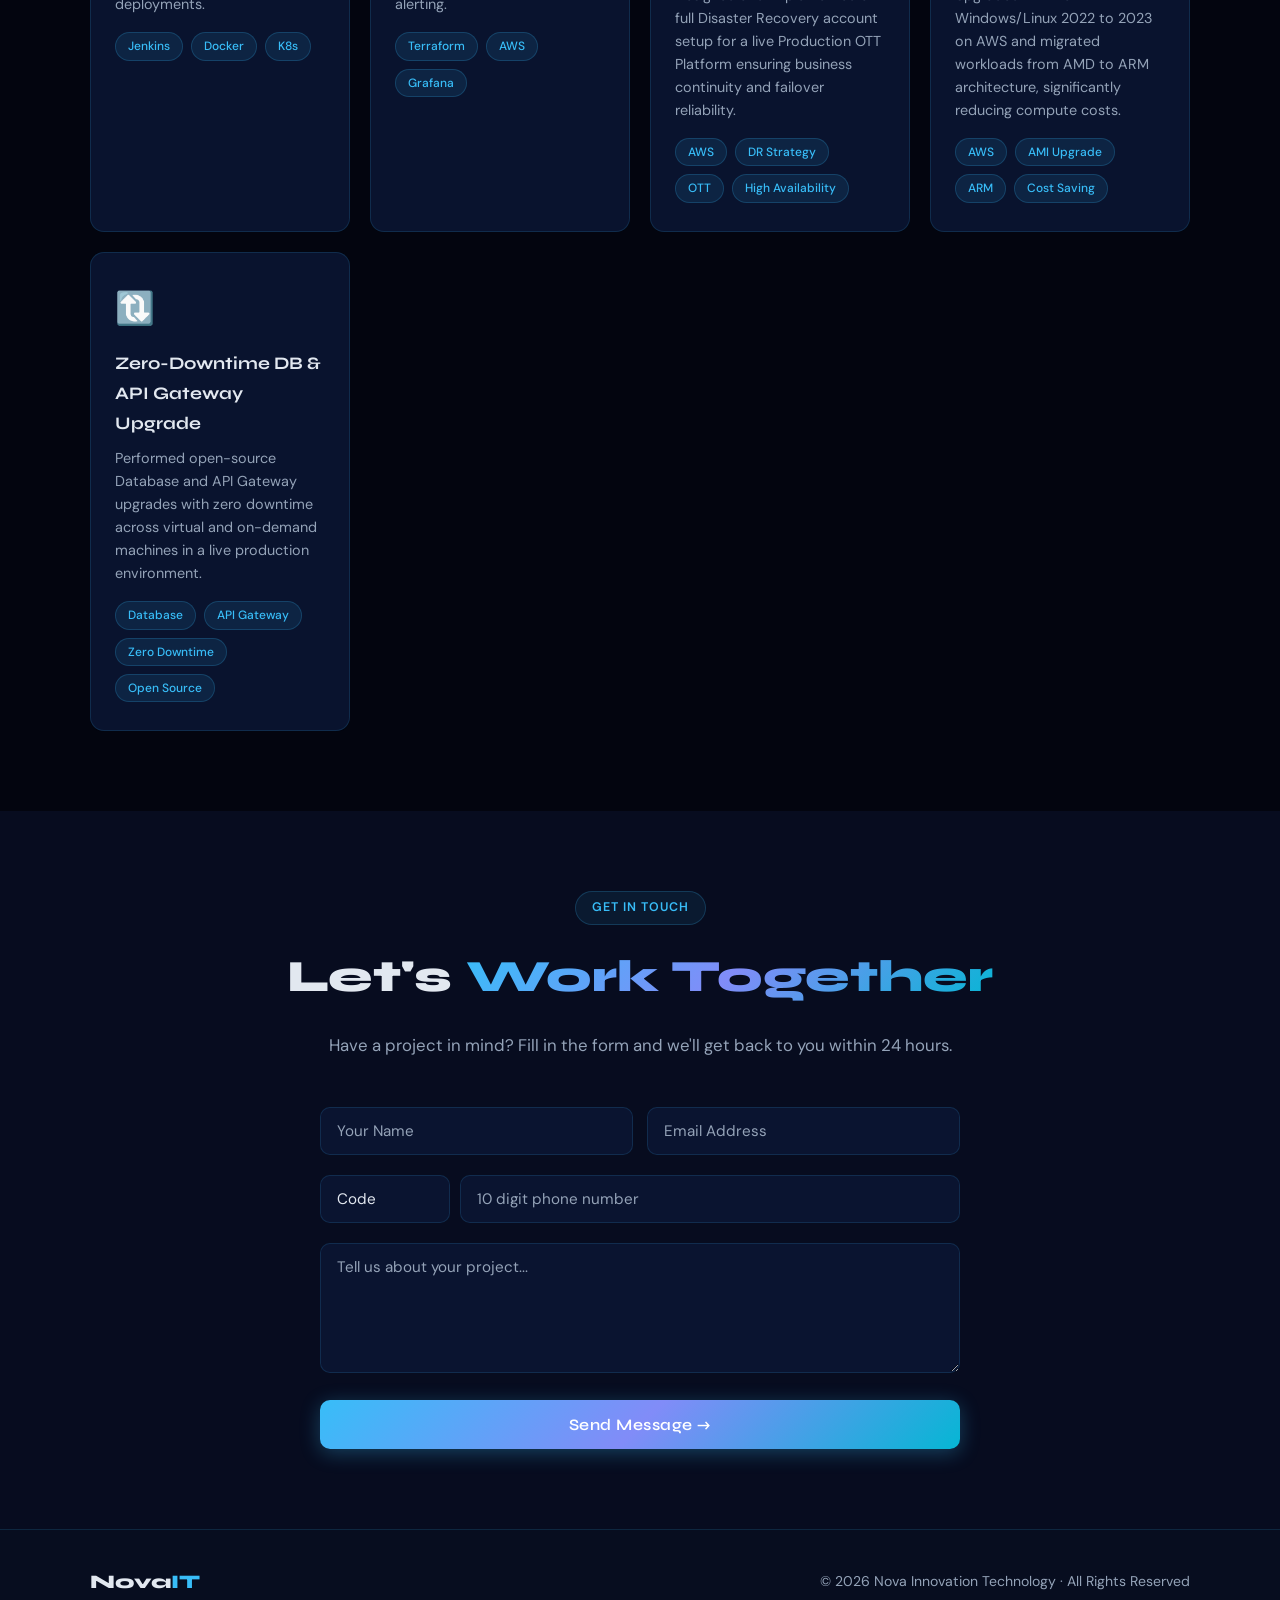
==== commit 6ed8bb56: "Update index.html" ====
--- a/index.html
+++ b/index.html
@@ -8,7 +8,7 @@
   <link href="https://fonts.googleapis.com/css2?family=Syne:wght@400;700;800&family=DM+Sans:wght@300;400;500&display=swap" rel="stylesheet">
   <!-- EmailJS -->
   <script src="https://cdn.jsdelivr.net/npm/@emailjs/browser@4/dist/email.min.js"></script>
-  <script>emailjs.init('YOUR_PUBLIC_KEY');</script>
+  <script>emailjs.init('5zZBnr88jDE8eWNDS');</script>
 </head>
 <body>
 
